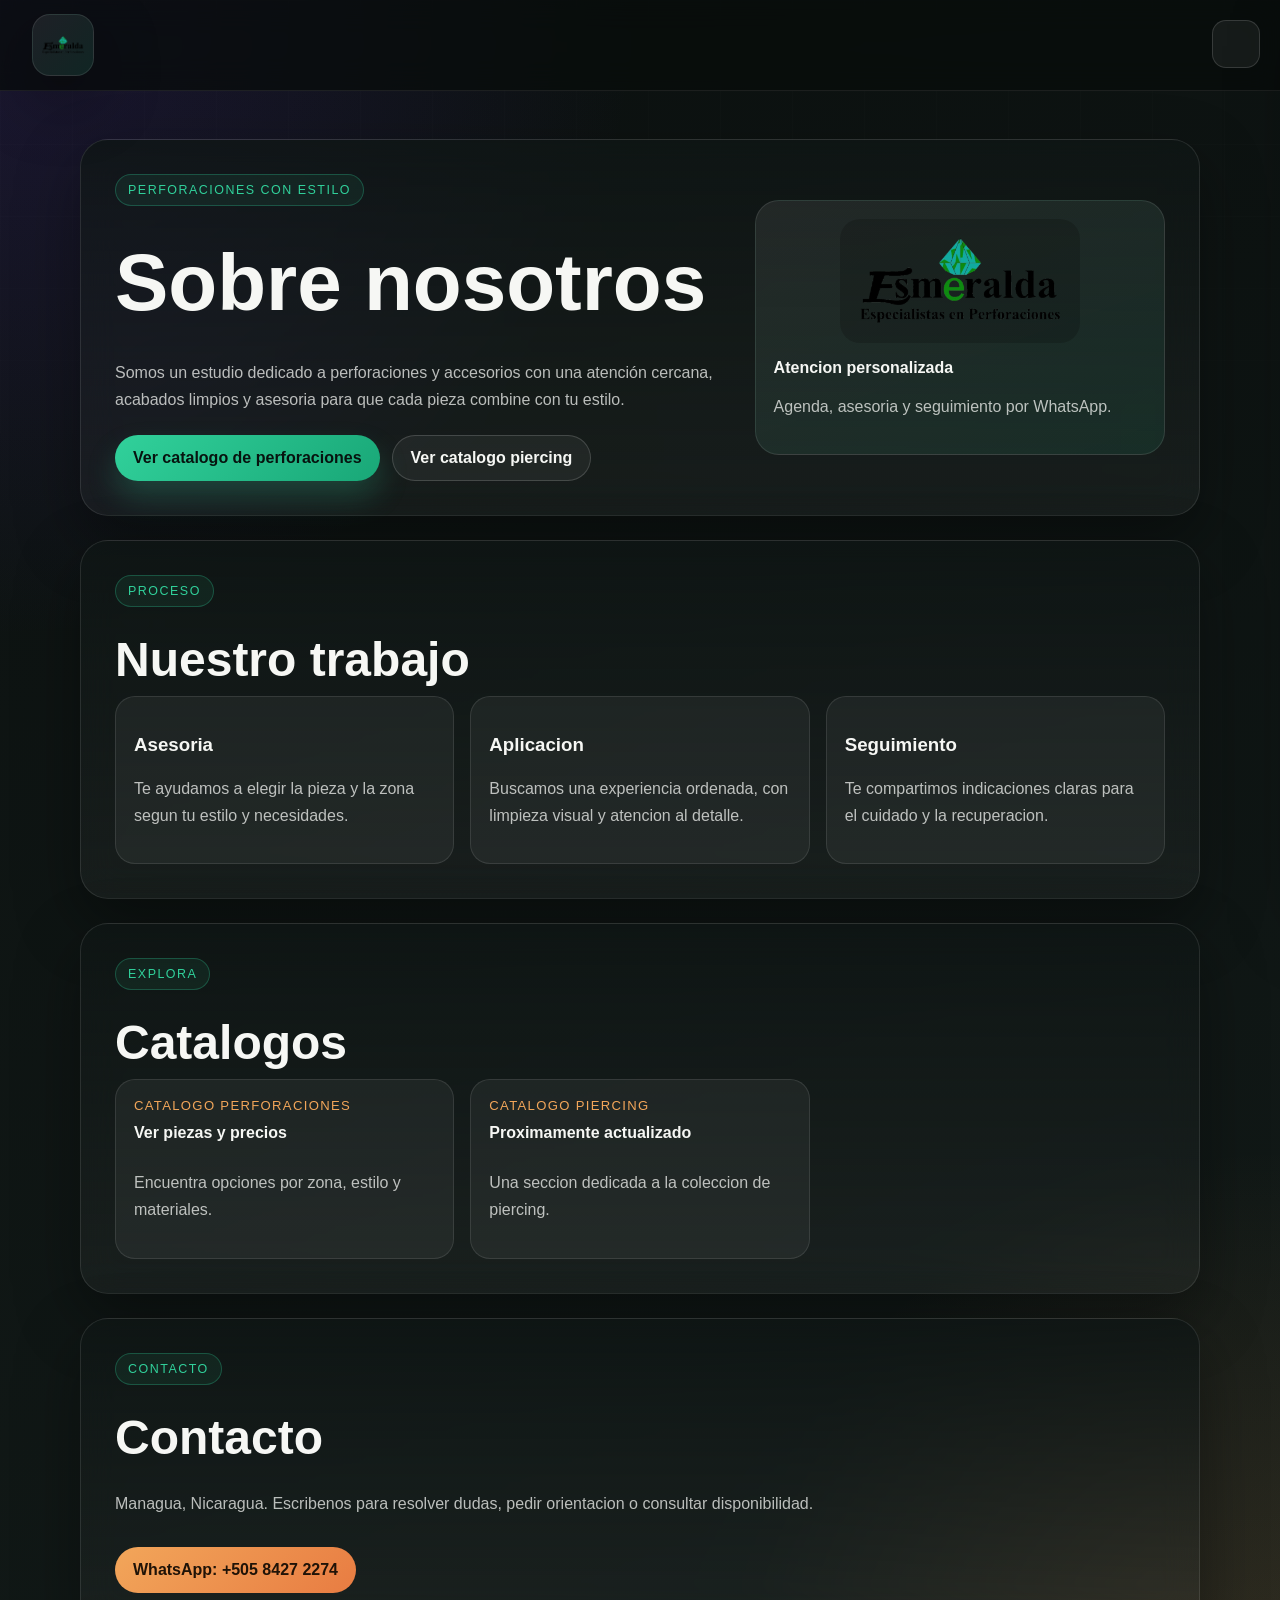
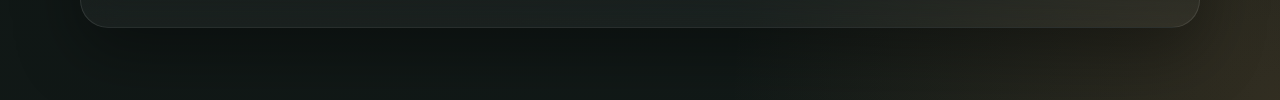
==== index.html @ 0d4b2c47 "Chore : Agregando lo trabajado de la pagina web" ====
<!DOCTYPE html>
<html lang="es">
<head>
	<meta charset="UTF-8">
	<meta name="viewport" content="width=device-width, initial-scale=1.0">
	<meta name="description" content="Estudio de perforaciones con información de nosotros, nuestro trabajo, indicaciones y contacto.">
	<title>Inicio | Studio de Perforaciones</title>
	<link rel="stylesheet" href="css/Index.css">
	<link rel="stylesheet" href="css/theme-scroll.css">
	<noscript>
		<style>
			.intro-screen {
				display: none;
			}

			body.is-loading {
				overflow: auto;
			}
		</style>
	</noscript>
</head>
<body class="is-loading">
	<div class="intro-screen" id="introScreen" aria-label="Animacion de entrada">
		<div class="intro-card">
			<img src="assets/Logo.png" alt="Logo del negocio">
			<p>Bienvenido al estudio</p>
		</div>
	</div>

	<button class="hamburger-toggle" id="hamburgerToggle" type="button" aria-expanded="false" aria-controls="hamburgerMenu" aria-label="Abrir menu">
		<span></span>
		<span></span>
		<span></span>
	</button>

	<nav class="hamburger-menu" id="hamburgerMenu" aria-label="Menu de navegacion">
		<a href="index.html">Inicio</a>
		<a href="Catalogo.html">Catalogo Perforaciones</a>
		<a href="Catalogo-piercing.html">Catalogo piercing</a>
		<a href="Indicaciones.html">Indicaciones</a>
	</nav>

	<header class="site-header">
		<a class="brand" href="#inicio" aria-label="Ir al inicio">
			<img src="assets/Logo.png" alt="Logo del negocio">
		</a>
	</header>

	<main>
		<section class="hero section reveal" id="inicio">
			<div class="hero-copy">
				<span class="eyebrow">Perforaciones con estilo</span>
				<h1>Sobre nosotros</h1>
				<p>
					Somos un estudio dedicado a perforaciones y accesorios con una atención cercana,
					acabados limpios y asesoria para que cada pieza combine con tu estilo.
				</p>
				<div class="hero-actions">
					<a class="primary-action" href="Catalogo.html">Ver catalogo de perforaciones</a>
					<a class="secondary-action" href="Catalogo-piercing.html">Ver catalogo piercing</a>
				</div>
			</div>

			<div class="hero-card">
				<img src="assets/Logo.png" alt="Logo del estudio">
				<div>
					<strong>Atencion personalizada</strong>
					<p>Agenda, asesoria y seguimiento por WhatsApp.</p>
				</div>
			</div>
		</section>
		<section class="section work reveal" id="trabajo">
			<div class="section-heading">
				<span class="eyebrow">Proceso</span>
				<h2>Nuestro trabajo</h2>
			</div>

			<div class="work-grid">
				<article>
            
					<h3>Asesoria</h3>
					<p>Te ayudamos a elegir la pieza y la zona segun tu estilo y necesidades.</p>
				</article>
				<article>
					<h3>Aplicacion</h3>
					<p>Buscamos una experiencia ordenada, con limpieza visual y atencion al detalle.</p>
				</article>
				<article>
					<h3>Seguimiento</h3>
					<p>Te compartimos indicaciones claras para el cuidado y la recuperacion.</p>
				</article>
			</div>
		</section>

		<section class="section catalog-links reveal" aria-label="Catalogos disponibles">
			<div class="section-heading">
				<span class="eyebrow">Explora</span>
					<h2>Catalogos</h2>
			</div>
			<div class="catalog-cards">
				<a class="catalog-card" href="Catalogo.html">
					<span>Catalogo Perforaciones</span>
					<strong>Ver piezas y precios</strong>
					<p>Encuentra opciones por zona, estilo y materiales.</p>
				</a>
				<a class="catalog-card" href="Catalogo-piercing.html">
					<span>Catalogo piercing</span>
						<strong>Proximamente actualizado</strong>
						<p>Una seccion dedicada a la coleccion de piercing.</p>
				</a>
			</div>
		</section>

		<section class="section contact reveal" id="contacto">
			<div class="section-heading">
				<span class="eyebrow">Contacto</span>
				<h2>Contacto</h2>
			</div>
				<p>
					Managua, Nicaragua. Escribenos para resolver dudas, pedir orientacion o consultar disponibilidad.
				</p>
			<a class="contact-link" href="https://wa.me/50584272274" target="_blank" rel="noopener noreferrer">WhatsApp: +505 8427 2274</a>
		</section>
	</main>

	<script src="js/navigation.js" defer></script>
	<script src="js/theme-scroll.js" defer></script>
	<script src="js/Index.js" defer></script>
</body>
</html>
---- css/Index.css ----
:root {
  --bg-1: #0c1110;
  --bg-2: #121a18;
  --text: #f6f7f4;
  --muted: rgba(246, 247, 244, 0.74);
  --panel: rgba(15, 22, 21, 0.8);
  --accent: #31d19b;
  --accent-2: #f2a65a;
  --stroke: rgba(255, 255, 255, 0.12);
  --shadow: 0 24px 64px rgba(0, 0, 0, 0.36);
}

* {
  box-sizing:
  border-box;
}

html {
  scroll-behavior: smooth;
  scroll-padding-top: 8px;
}

body {
  margin: 0;
  min-height: 100vh;
  font-family: "Trebuchet MS", "Segoe UI", sans-serif;
  color: var(--text);
  background:
    radial-gradient(circle at top left, rgba(97, 49, 209, 0.18), transparent 30%),
    radial-gradient(circle at bottom right, rgba(242, 166, 90, 0.14), transparent 26%),
    linear-gradient(160deg, var(--bg-1), var(--bg-2));
  overflow-x: hidden;
}

body.is-loading {
  overflow: hidden;
}

body::before {
  content: "";
  position: fixed;
  inset: 0;
  background:
    linear-gradient(rgba(255, 255, 255, 0.02) 1px, transparent 1px),
    linear-gradient(90deg, rgba(255, 255, 255, 0.02) 1px, transparent 1px);
  background-size: 72px 72px;
  mask-image: linear-gradient(180deg, rgba(0, 0, 0, 0.75), transparent 80%);
  pointer-events: none;
}

img {
  display: block;
  max-width: 100%;
}

a {
  color: inherit;
  text-decoration: none;
}

.intro-screen {
  position: fixed;
  inset: 0;
  z-index: 50;
  display: grid;
  place-items: center;
  background:
    radial-gradient(circle at center, rgba(49, 209, 155, 0.18), transparent 32%),
    linear-gradient(160deg, #08100f, #111917);
  transition: opacity 700ms ease, transform 700ms ease;
}

.intro-card {
  display: grid;
  place-items: center;
  gap: 14px;
  padding: 28px 34px;
  border-radius: 28px;
  border: 1px solid rgba(255, 255, 255, 0.14);
  background: rgba(255, 255, 255, 0.06);
  box-shadow: 0 30px 70px rgba(0, 0, 0, 0.34);
  text-align: center;
  animation: introPulse 1.2s ease-in-out infinite;
}

.intro-card img {
  width: min(45vw, 180px);
  filter: drop-shadow(0 14px 24px rgba(0, 0, 0, 0.3));
}

.intro-card p {
  margin: 0;
  color: var(--text);
  letter-spacing: 0.12em;
  text-transform: uppercase;
  font-size: 0.82rem;
}

body.is-ready .intro-screen {
  opacity: 0;
  transform: scale(1.02);
  pointer-events: none;
}

.hamburger-toggle {
  position: fixed;
  top: 20px;
  right: 20px;
  z-index: 30;
  width: 48px;
  height: 48px;
  border: 1px solid rgba(255, 255, 255, 0.14);
  border-radius: 14px;
  background: rgba(255, 255, 255, 0.06);
  cursor: pointer;
  padding: 10px;
  display: flex;
  flex-direction: column;
  justify-content: center;
  align-items: center;
}

.hamburger-toggle span {
  display: block;
  width: 100%;
  height: 2px;
  margin: 5px 0;
  border-radius: 999px;
  background: var(--text);
  transition: transform 180ms ease, opacity 180ms ease;
}

.hamburger-menu {
  position: fixed;
  top: 0;
  right: -300px;
  z-index: 25;
  width: 280px;
  height: 100vh;
  display: flex;
  flex-direction: column;
  gap: 0;
  padding: 80px 20px 20px;
  background: rgba(10, 15, 14, 0.98);
  border-left: 1px solid rgba(255, 255, 255, 0.12);
  backdrop-filter: blur(24px);
  box-shadow: var(--shadow);
  transition: right 280ms ease;
  overflow-y: auto;
}

.hamburger-menu.active {
  right: 0;
}

.hamburger-menu a {
  width: 100%;
  padding: 16px 18px;
  border-radius: 12px;
  color: var(--muted);
  border: 1px solid transparent;
  transition: background 180ms ease, color 180ms ease, border-color 180ms ease;
  text-align: left;
}

.hamburger-menu a:hover,
.hamburger-menu a:focus-visible {
  color: var(--text);
  background: rgba(255, 255, 255, 0.08);
  border-color: rgba(255, 255, 255, 0.12);
  outline: none;
}

.hamburger-menu a[aria-current="page"] {
  background: rgba(49, 209, 155, 0.15);
  color: var(--accent);
  border-color: rgba(49, 209, 155, 0.28);
}

body.hamburger-open .hamburger-toggle span:nth-child(1) {
  transform: translateY(7px) rotate(45deg);
}

body.hamburger-open .hamburger-toggle span:nth-child(2) {
  opacity: 0;
}

body.hamburger-open .hamburger-toggle span:nth-child(3) {
  transform: translateY(-7px) rotate(-45deg);
}

.site-header {
  position: sticky;
  top: 0;
  z-index: 20;
  display: flex;
  align-items: center;
  justify-content: flex-start;
  gap: 16px;
  padding: 14px clamp(16px, 3vw, 32px);
  background: rgba(8, 12, 11, 0.72);
  backdrop-filter: blur(16px);
  border-bottom: 1px solid rgba(255, 255, 255, 0.08);
}

.brand {
  flex: 0 0 auto;
  width: 62px;
  height: 62px;
  padding: 8px;
  border-radius: 18px;
  background: linear-gradient(135deg, rgba(255, 255, 255, 0.08), rgba(49, 209, 155, 0.12));
  border: 1px solid rgba(255, 255, 255, 0.1);
  box-shadow: var(--shadow);
}

.brand img {
  width: 100%;
  height: 100%;
  object-fit: contain;
}

main {
  width: min(1120px, calc(100% - 32px));
  margin: 0 auto;
  padding: 24px 0 72px;
}

.section {
  margin-top: 24px;
  padding: clamp(22px, 3vw, 34px);
  border-radius: 28px;
  border: 1px solid rgba(255, 255, 255, 0.1);
  background: linear-gradient(180deg, var(--panel), rgba(255, 255, 255, 0.04));
  box-shadow: var(--shadow);
  backdrop-filter: blur(18px);
}

.hero {
  display: grid;
  grid-template-columns: 1.2fr 0.8fr;
  gap: 24px;
  align-items: center;
}

.eyebrow {
  display: inline-flex;
  align-items: center;
  gap: 8px;
  padding: 8px 12px;
  border-radius: 999px;
  color: var(--accent);
  border: 1px solid rgba(49, 209, 155, 0.28);
  background: rgba(49, 209, 155, 0.08);
  letter-spacing: 0.12em;
  text-transform: uppercase;
  font-size: 0.78rem;
}

.hero h1,
.section-heading h2 {
  margin: 17px 0 0;
  line-height: 1.5;
}

.hero h1 {
  font-size: clamp(2.5rem, 7vw, 5rem);
}

.hero-copy p,
.section p,
.work-grid p,
.catalog-card p,
.guide-list,
.contact p {
  color: var(--muted);
  line-height: 1.7;
}

.hero-actions {
  display: flex;
  flex-wrap: wrap;
  gap: 12px;
  margin-top: 22px;
}

.primary-action,
.secondary-action,
.contact-link {
  display: inline-flex;
  align-items: center;
  justify-content: center;
  min-height: 46px;
  padding: 0 18px;
  border-radius: 999px;
  font-weight: 700;
  transition: transform 180ms ease, box-shadow 180ms ease, background 180ms ease;
}

.primary-action {
  background: linear-gradient(135deg, var(--accent), #19a777);
  color: #07130f;
  box-shadow: 0 16px 30px rgba(49, 209, 155, 0.22);
}

.secondary-action {
  border: 1px solid rgba(255, 255, 255, 0.16);
  background: rgba(255, 255, 255, 0.05);
}

.primary-action:hover,
.secondary-action:hover,
.contact-link:hover,
.primary-action:focus-visible,
.secondary-action:focus-visible,
.contact-link:focus-visible,
.catalog-card:hover,
.catalog-card:focus-visible {
  transform: translateY(-2px);
  outline: none;
}

.hero-card {
  display: grid;
  gap: 16px;
  padding: 18px;
  border-radius: 24px;
  background: linear-gradient(160deg, rgba(255, 255, 255, 0.08), rgba(49, 209, 155, 0.1));
  border: 1px solid rgba(255, 255, 255, 0.1);
}

.hero-card img {
  width: min(100%, 240px);
  margin: 0 auto;
  padding: 14px;
  border-radius: 20px;
  background: rgba(0, 0, 0, 0.18);
}

.hero-card strong,
.catalog-card strong,
.work-grid h3 {
  color: var(--text);
}

.section-heading h2 {
  font-size: clamp(1.8rem, 4vw, 3rem);
}

.work-grid,
.catalog-cards {
  display: grid;
  grid-template-columns: repeat(3, minmax(0, 1fr));
  gap: 16px;
}

.work-grid article,
.catalog-card {
  padding: 18px;
  border-radius: 20px;
  border: 1px solid rgba(255, 255, 255, 0.1);
  background: rgba(255, 255, 255, 0.05);
}

.catalog-card {
  display: grid;
  gap: 10px;
  min-height: 180px;
}

.catalog-card span {
  color: var(--accent-2);
  font-size: 0.82rem;
  text-transform: uppercase;
  letter-spacing: 0.1em;
}

.guide-list {
  margin: 18px 0 0;
  padding-left: 20px;
}

.contact-link {
  margin-top: 14px;
  background: linear-gradient(135deg, var(--accent-2), #e87c42);
  color: #201307;
}

@keyframes introPulse {
  0%,
  100% {
    transform: translateY(0) scale(1);
  }

  50% {
    transform: translateY(-6px) scale(1.02);
  }
}

@media (max-width: 900px) {
  .hero,
  .work-grid,
  .catalog-cards {
    grid-template-columns: 1fr;
  }

  .hero-card img {
    width: min(100%, 280px);
  }
}

@media (max-width: 760px) {
  .menu-toggle {
    display: inline-block;
  }

  .site-nav {
    position: absolute;
    top: calc(100% + 10px);
    right: 16px;
    left: 16px;
    display: grid;
    gap: 8px;
    padding: 14px;
    border-radius: 22px;
    background: rgba(10, 15, 14, 0.96);
    border: 1px solid rgba(255, 255, 255, 0.12);
    box-shadow: var(--shadow);
    transform: translateY(-8px);
    opacity: 0;
    pointer-events: none;
    transition: transform 180ms ease, opacity 180ms ease;
  }

  .site-header.nav-open .site-nav {
    opacity: 1;
    transform: translateY(0);
    pointer-events: auto;
  }

  .site-header.nav-open .menu-toggle span:nth-child(1) {
    transform: translateY(7px) rotate(45deg);
  }

  .site-header.nav-open .menu-toggle span:nth-child(2) {
    opacity: 0;
  }

  .site-header.nav-open .menu-toggle span:nth-child(3) {
    transform: translateY(-7px) rotate(-45deg);
  }

  .site-nav a {
    width: 100%;
  }

  main {
    width: min(100% - 20px, 1120px);
    padding-top: 18px;
  }

  .section {
    border-radius: 22px;
  }
}

@media (prefers-reduced-motion: reduce) {
  *,
  *::before,
  *::after {
    animation-duration: 0.01ms !important;
    animation-iteration-count: 1 !important;
    transition-duration: 0.01ms !important;
    scroll-behavior: auto !important;
  }
}
---- css/theme-scroll.css ----
/* Scroll Animation Styles */
.reveal {
  opacity: 0;
  transform: translateY(24px);
  transition: opacity 600ms ease, transform 600ms ease;
}

.reveal.visible {
  opacity: 1;
  transform: translateY(0);
}

.reveal-left {
  opacity: 0;
  transform: translateX(-24px);
  transition: opacity 600ms ease, transform 600ms ease;
}

.reveal-left.visible {
  opacity: 1;
  transform: translateX(0);
}

.reveal-right {
  opacity: 0;
  transform: translateX(24px);
  transition: opacity 600ms ease, transform 600ms ease;
}

.reveal-right.visible {
  opacity: 1;
  transform: translateX(0);
}

.reveal-scale {
  opacity: 0;
  transform: scale(0.95);
  transition: opacity 600ms ease, transform 600ms ease;
}

.reveal-scale.visible {
  opacity: 1;
  transform: scale(1);
}

/* Stagger effect - para listas */
.reveal-list li {
  opacity: 0;
  transform: translateY(12px);
  transition: opacity 600ms ease, transform 600ms ease;
}

.reveal-list.visible li:nth-child(1) {
  transition-delay: 100ms;
  opacity: 1;
  transform: translateY(0);
}

.reveal-list.visible li:nth-child(2) {
  transition-delay: 200ms;
  opacity: 1;
  transform: translateY(0);
}

.reveal-list.visible li:nth-child(3) {
  transition-delay: 300ms;
  opacity: 1;
  transform: translateY(0);
}

.reveal-list.visible li:nth-child(4) {
  transition-delay: 400ms;
  opacity: 1;
  transform: translateY(0);
}

.reveal-list.visible li:nth-child(5) {
  transition-delay: 500ms;
  opacity: 1;
  transform: translateY(0);
}

@keyframes orbit {
  from {
    transform: rotate(0deg);
  }

  to {
    transform: rotate(360deg);
  }
}

/* Animación de tema switching */
body.theme-switching::before,
body.theme-switching::after {
  animation-duration: 6s;
}

@media (prefers-reduced-motion: reduce) {
  .reveal,
  .reveal-left,
  .reveal-right,
  .reveal-scale,
  .reveal-list li {
    opacity: 1;
    transform: none !important;
    transition: none !important;
  }
}
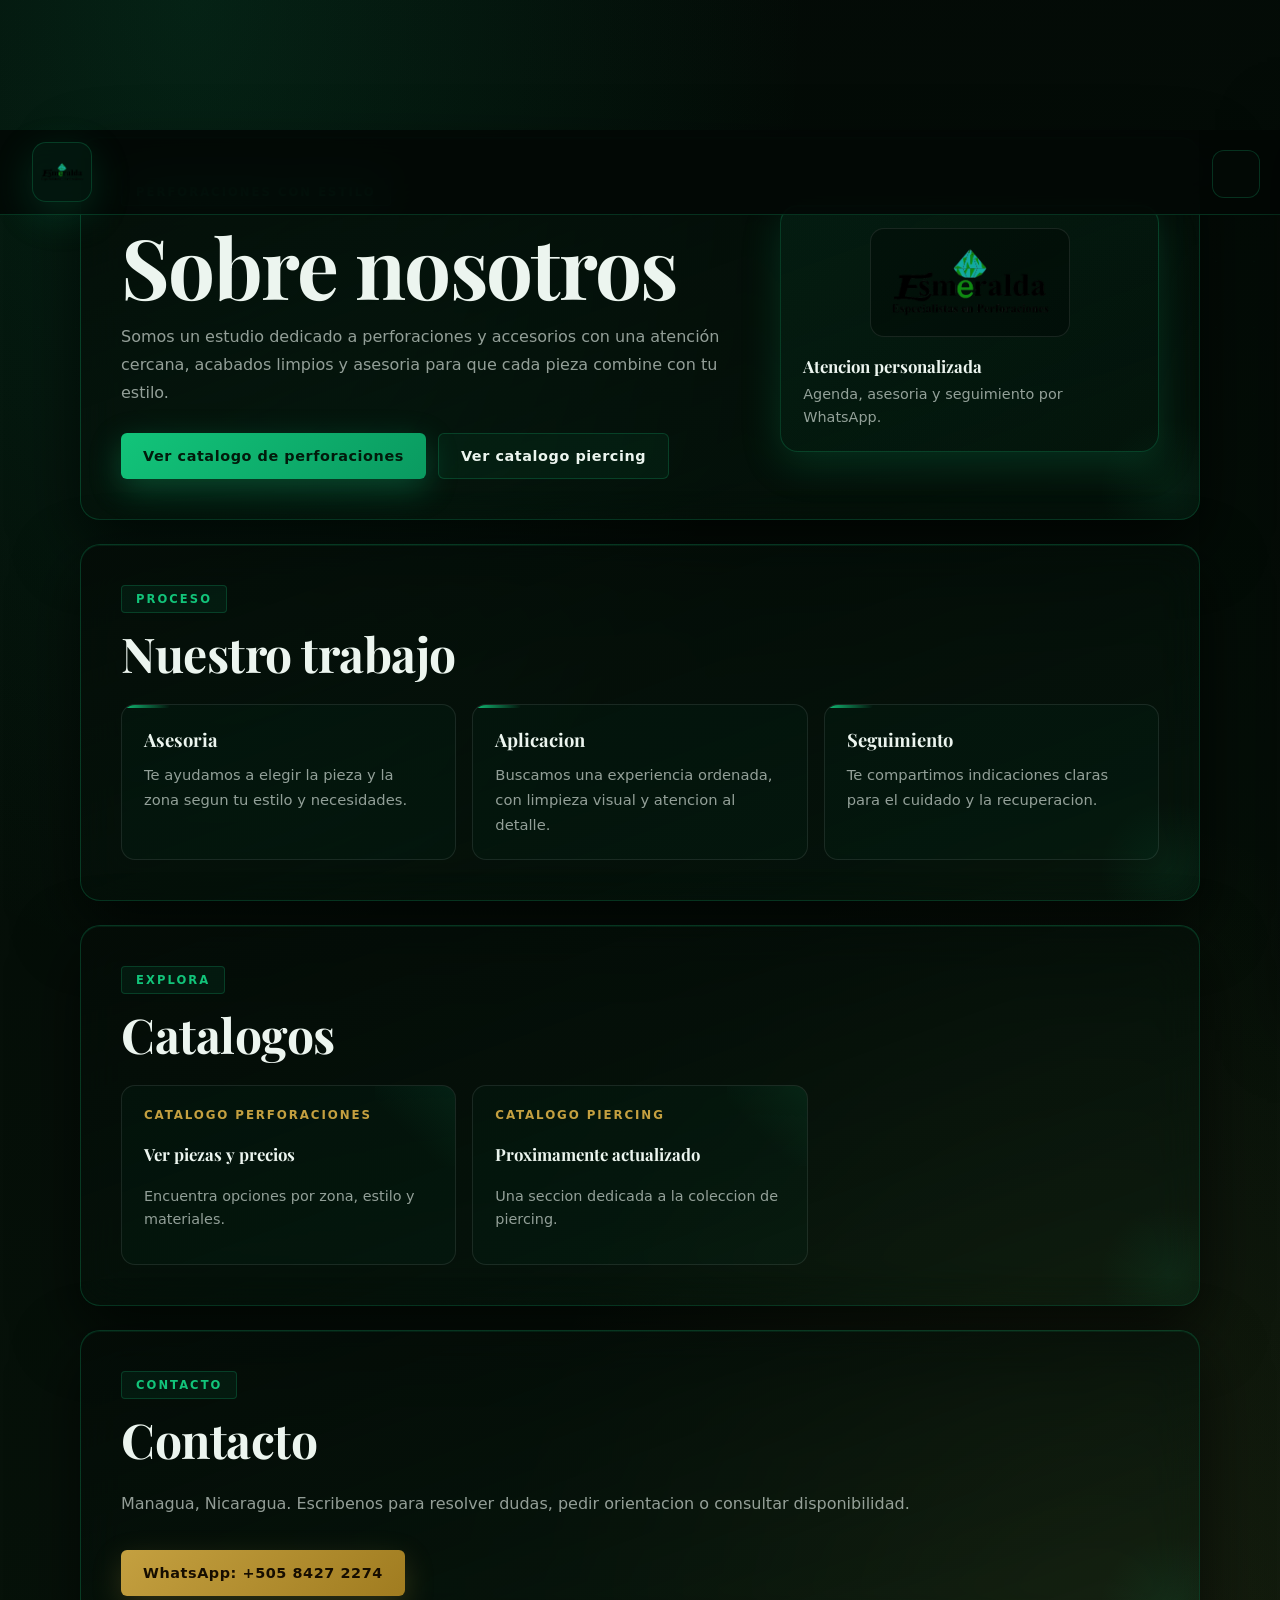
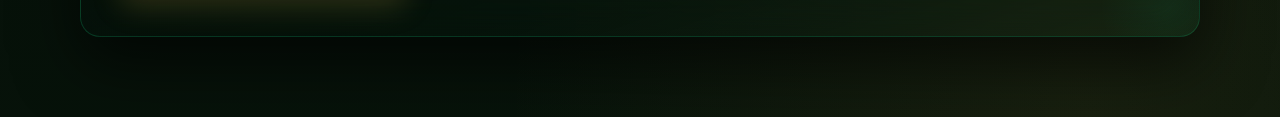
==== commit e281ee9a: "Rediseño visual e identidad de marca Esmeralda" ====
--- a/index.html
+++ b/index.html
@@ -5,6 +5,8 @@
 	<meta name="viewport" content="width=device-width, initial-scale=1.0">
 	<meta name="description" content="Estudio de perforaciones con información de nosotros, nuestro trabajo, indicaciones y contacto.">
 	<title>Inicio | Studio de Perforaciones</title>
+	<link rel="stylesheet" href="css/tokens.css">
+	<link rel="stylesheet" href="css/base.css">
 	<link rel="stylesheet" href="css/Index.css">
 	<link rel="stylesheet" href="css/theme-scroll.css">
 	<noscript>
--- a/css/tokens.css
+++ b/css/tokens.css
@@ -0,0 +1,33 @@
+@import url('https://fonts.googleapis.com/css2?family=Playfair+Display:ital,wght@0,600;0,700;1,400&display=swap');
+
+:root {
+  /* Fondos — negro con tinte de esmeralda profunda */
+  --bg-1: #030a06;
+  --bg-2: #07130a;
+
+  /* Texto */
+  --text: #ecf5ef;
+  --muted: rgba(236, 245, 239, 0.62);
+
+  /* Marca */
+  --accent: #12c47a;
+  --accent-dark: #0a9a60;
+  --accent-2: #c4a040;
+
+  /* Superficies */
+  --panel: rgba(4, 12, 7, 0.90);
+  --surface-soft: rgba(18, 196, 122, 0.05);
+  --overlay: rgba(2, 7, 4, 0.80);
+
+  /* Bordes */
+  --stroke: rgba(18, 196, 122, 0.22);
+  --stroke-white: rgba(255, 255, 255, 0.09);
+
+  /* Sombras */
+  --shadow: 0 24px 64px rgba(0, 0, 0, 0.65);
+  --shadow-accent: 0 12px 40px rgba(18, 196, 122, 0.18);
+
+  /* Tipografia */
+  --font-serif: 'Playfair Display', Georgia, 'Times New Roman', serif;
+  --font-sans: "Trebuchet MS", "Segoe UI", system-ui, sans-serif;
+}
--- a/css/base.css
+++ b/css/base.css
@@ -0,0 +1,386 @@
+/* base.css — estructura compartida entre index, indicaciones y catalogo-piercing */
+
+* {
+  box-sizing: border-box;
+}
+
+html {
+  scroll-behavior: smooth;
+  scroll-padding-top: 8px;
+}
+
+body {
+  margin: 0;
+  min-height: 100vh;
+  font-family: var(--font-sans);
+  color: var(--text);
+  background:
+    radial-gradient(ellipse at 15% 0%, rgba(18, 196, 122, 0.13), transparent 40%),
+    radial-gradient(ellipse at 85% 100%, rgba(196, 160, 64, 0.09), transparent 38%),
+    linear-gradient(170deg, var(--bg-1) 0%, var(--bg-2) 100%);
+  overflow-x: hidden;
+}
+
+/* Patron facetado inspirado en la gema */
+body::before {
+  content: "";
+  position: fixed;
+  inset: 0;
+  background-image:
+    linear-gradient(60deg, rgba(18, 196, 122, 0.045) 1px, transparent 1px),
+    linear-gradient(-60deg, rgba(18, 196, 122, 0.045) 1px, transparent 1px);
+  background-size: 38px 66px;
+  mask-image: linear-gradient(180deg, rgba(0, 0, 0, 0.75) 0%, transparent 55%);
+  pointer-events: none;
+}
+
+img {
+  display: block;
+  max-width: 100%;
+}
+
+a {
+  color: inherit;
+  text-decoration: none;
+}
+
+/* ── Hamburger ──────────────────────────────────────── */
+
+.hamburger-toggle {
+  position: fixed;
+  top: 20px;
+  right: 20px;
+  z-index: 30;
+  width: 48px;
+  height: 48px;
+  border: 1px solid var(--stroke);
+  border-radius: 12px;
+  background: rgba(4, 12, 7, 0.72);
+  cursor: pointer;
+  padding: 10px;
+  display: flex;
+  flex-direction: column;
+  justify-content: center;
+  align-items: center;
+  backdrop-filter: blur(14px);
+  transition: border-color 200ms ease, background 200ms ease;
+}
+
+.hamburger-toggle:hover {
+  border-color: rgba(18, 196, 122, 0.4);
+  background: rgba(18, 196, 122, 0.08);
+}
+
+.hamburger-toggle span {
+  display: block;
+  width: 100%;
+  height: 2px;
+  margin: 5px 0;
+  border-radius: 999px;
+  background: var(--text);
+  transition: transform 180ms ease, opacity 180ms ease;
+}
+
+.hamburger-menu {
+  position: fixed;
+  top: 0;
+  right: -300px;
+  z-index: 25;
+  width: 280px;
+  height: 100vh;
+  display: flex;
+  flex-direction: column;
+  gap: 0;
+  padding: 80px 20px 20px;
+  background: rgba(3, 9, 5, 0.97);
+  border-left: 1px solid var(--stroke);
+  backdrop-filter: blur(28px);
+  box-shadow: -12px 0 60px rgba(0, 0, 0, 0.5);
+  transition: right 280ms ease;
+  overflow-y: auto;
+}
+
+.hamburger-menu.active {
+  right: 0;
+}
+
+.hamburger-menu a {
+  width: 100%;
+  padding: 14px 18px;
+  border-radius: 10px;
+  color: var(--muted);
+  border: 1px solid transparent;
+  font-size: 0.95rem;
+  letter-spacing: 0.02em;
+  transition: background 180ms ease, color 180ms ease, border-color 180ms ease;
+  text-align: left;
+}
+
+.hamburger-menu a:hover,
+.hamburger-menu a:focus-visible {
+  color: var(--text);
+  background: rgba(18, 196, 122, 0.07);
+  border-color: var(--stroke);
+  outline: none;
+}
+
+.hamburger-menu a[aria-current="page"] {
+  background: rgba(18, 196, 122, 0.12);
+  color: var(--accent);
+  border-color: var(--stroke);
+}
+
+body.hamburger-open .hamburger-toggle span:nth-child(1) {
+  transform: translateY(7px) rotate(45deg);
+}
+
+body.hamburger-open .hamburger-toggle span:nth-child(2) {
+  opacity: 0;
+}
+
+body.hamburger-open .hamburger-toggle span:nth-child(3) {
+  transform: translateY(-7px) rotate(-45deg);
+}
+
+/* ── Header ─────────────────────────────────────────── */
+
+.site-header {
+  position: sticky;
+  top: 0;
+  z-index: 20;
+  display: flex;
+  align-items: center;
+  justify-content: flex-start;
+  gap: 16px;
+  padding: 12px clamp(16px, 3vw, 32px);
+  background: rgba(3, 8, 5, 0.84);
+  backdrop-filter: blur(20px);
+  border-bottom: 1px solid var(--stroke);
+}
+
+.brand {
+  flex: 0 0 auto;
+  width: 60px;
+  height: 60px;
+  padding: 7px;
+  border-radius: 14px;
+  background: rgba(18, 196, 122, 0.07);
+  border: 1px solid var(--stroke);
+  box-shadow: var(--shadow-accent);
+  transition: border-color 200ms ease, box-shadow 200ms ease;
+}
+
+.brand:hover {
+  border-color: rgba(18, 196, 122, 0.4);
+  box-shadow: 0 12px 40px rgba(18, 196, 122, 0.25);
+}
+
+.brand img {
+  width: 100%;
+  height: 100%;
+  object-fit: contain;
+}
+
+/* ── Layout ─────────────────────────────────────────── */
+
+main {
+  width: min(1120px, calc(100% - 32px));
+  margin: 0 auto;
+  padding: 28px 0 80px;
+}
+
+.section {
+  margin-top: 24px;
+  padding: clamp(24px, 3.5vw, 40px);
+  border-radius: 20px;
+  border: 1px solid var(--stroke);
+  background: linear-gradient(160deg, var(--panel), rgba(18, 196, 122, 0.03));
+  box-shadow: var(--shadow), inset 0 1px 0 rgba(18, 196, 122, 0.1);
+  backdrop-filter: blur(22px);
+  position: relative;
+  overflow: hidden;
+}
+
+/* Destello de gema en la esquina de cada seccion */
+.section::after {
+  content: "";
+  position: absolute;
+  bottom: -40px;
+  right: -40px;
+  width: 140px;
+  height: 140px;
+  background: radial-gradient(circle, rgba(18, 196, 122, 0.07), transparent 70%);
+  pointer-events: none;
+}
+
+.eyebrow {
+  display: inline-flex;
+  align-items: center;
+  gap: 8px;
+  padding: 6px 14px;
+  border-radius: 4px;
+  color: var(--accent);
+  border: 1px solid var(--stroke);
+  background: rgba(18, 196, 122, 0.07);
+  letter-spacing: 0.18em;
+  text-transform: uppercase;
+  font-size: 0.72rem;
+  font-weight: 600;
+  font-family: var(--font-sans);
+}
+
+/* ── Hero ───────────────────────────────────────────── */
+
+.hero {
+  display: grid;
+  grid-template-columns: 1.25fr 0.75fr;
+  gap: 28px;
+  align-items: center;
+}
+
+.section-heading {
+  margin-bottom: 24px;
+}
+
+.section-heading h2 {
+  margin: 14px 0 0;
+  font-size: clamp(2rem, 4vw, 3rem);
+  line-height: 1.1;
+  font-family: var(--font-serif);
+  letter-spacing: -0.01em;
+}
+
+.hero h1 {
+  margin: 16px 0 0;
+  font-size: clamp(2.8rem, 7vw, 5.2rem);
+  line-height: 1.05;
+  font-family: var(--font-serif);
+  letter-spacing: -0.02em;
+}
+
+.hero-copy p,
+.section p {
+  color: var(--muted);
+  line-height: 1.75;
+  margin-top: 14px;
+}
+
+.hero-actions {
+  display: flex;
+  flex-wrap: wrap;
+  gap: 12px;
+  margin-top: 26px;
+}
+
+.primary-action,
+.secondary-action,
+.contact-link {
+  display: inline-flex;
+  align-items: center;
+  justify-content: center;
+  min-height: 46px;
+  padding: 0 22px;
+  border-radius: 6px;
+  font-weight: 700;
+  font-size: 0.9rem;
+  letter-spacing: 0.04em;
+  transition: transform 180ms ease, box-shadow 180ms ease, background 180ms ease;
+}
+
+.primary-action {
+  background: linear-gradient(135deg, var(--accent), var(--accent-dark));
+  color: #021a0b;
+  box-shadow: 0 10px 32px rgba(18, 196, 122, 0.30);
+}
+
+.secondary-action {
+  border: 1px solid var(--stroke);
+  background: rgba(18, 196, 122, 0.06);
+  color: var(--text);
+}
+
+.primary-action:hover,
+.secondary-action:hover,
+.contact-link:hover,
+.primary-action:focus-visible,
+.secondary-action:focus-visible,
+.contact-link:focus-visible {
+  transform: translateY(-2px);
+  outline: none;
+}
+
+.primary-action:hover {
+  box-shadow: 0 14px 40px rgba(18, 196, 122, 0.38);
+}
+
+.secondary-action:hover {
+  border-color: rgba(18, 196, 122, 0.42);
+  background: rgba(18, 196, 122, 0.1);
+}
+
+/* Hero card lateral */
+.hero-card {
+  display: grid;
+  gap: 18px;
+  padding: 22px;
+  border-radius: 18px;
+  background: linear-gradient(140deg, rgba(18, 196, 122, 0.08), rgba(18, 196, 122, 0.02));
+  border: 1px solid var(--stroke);
+  box-shadow: inset 0 1px 0 rgba(18, 196, 122, 0.15), var(--shadow-accent);
+}
+
+.hero-card img {
+  width: min(100%, 200px);
+  margin: 0 auto;
+  padding: 16px;
+  border-radius: 14px;
+  background: rgba(0, 0, 0, 0.3);
+  border: 1px solid var(--stroke-white);
+}
+
+.hero-card strong {
+  color: var(--text);
+  font-family: var(--font-serif);
+  font-size: 1.05rem;
+}
+
+.hero-card p {
+  margin: 6px 0 0;
+  font-size: 0.9rem;
+  color: var(--muted);
+  line-height: 1.6;
+}
+
+/* ── Responsive ─────────────────────────────────────── */
+
+@media (max-width: 900px) {
+  .hero {
+    grid-template-columns: 1fr;
+  }
+
+  .hero-card img {
+    width: min(100%, 260px);
+  }
+}
+
+@media (max-width: 760px) {
+  main {
+    width: min(100% - 20px, 1120px);
+    padding-top: 20px;
+  }
+
+  .section {
+    border-radius: 16px;
+  }
+}
+
+@media (prefers-reduced-motion: reduce) {
+  *,
+  *::before,
+  *::after {
+    animation-duration: 0.01ms !important;
+    animation-iteration-count: 1 !important;
+    transition-duration: 0.01ms !important;
+    scroll-behavior: auto !important;
+  }
+}
--- a/css/Index.css
+++ b/css/Index.css
@@ -1,62 +1,10 @@
-:root {
-  --bg-1: #0c1110;
-  --bg-2: #121a18;
-  --text: #f6f7f4;
-  --muted: rgba(246, 247, 244, 0.74);
-  --panel: rgba(15, 22, 21, 0.8);
-  --accent: #31d19b;
-  --accent-2: #f2a65a;
-  --stroke: rgba(255, 255, 255, 0.12);
-  --shadow: 0 24px 64px rgba(0, 0, 0, 0.36);
-}
-
-* {
-  box-sizing:
-  border-box;
-}
-
-html {
-  scroll-behavior: smooth;
-  scroll-padding-top: 8px;
-}
-
-body {
-  margin: 0;
-  min-height: 100vh;
-  font-family: "Trebuchet MS", "Segoe UI", sans-serif;
-  color: var(--text);
-  background:
-    radial-gradient(circle at top left, rgba(97, 49, 209, 0.18), transparent 30%),
-    radial-gradient(circle at bottom right, rgba(242, 166, 90, 0.14), transparent 26%),
-    linear-gradient(160deg, var(--bg-1), var(--bg-2));
-  overflow-x: hidden;
-}
+/* Index-specific styles */
 
 body.is-loading {
   overflow: hidden;
 }
 
-body::before {
-  content: "";
-  position: fixed;
-  inset: 0;
-  background:
-    linear-gradient(rgba(255, 255, 255, 0.02) 1px, transparent 1px),
-    linear-gradient(90deg, rgba(255, 255, 255, 0.02) 1px, transparent 1px);
-  background-size: 72px 72px;
-  mask-image: linear-gradient(180deg, rgba(0, 0, 0, 0.75), transparent 80%);
-  pointer-events: none;
-}
-
-img {
-  display: block;
-  max-width: 100%;
-}
-
-a {
-  color: inherit;
-  text-decoration: none;
-}
+/* ── Pantalla de entrada ────────────────────────────── */
 
 .intro-screen {
   position: fixed;
@@ -65,287 +13,51 @@
   display: grid;
   place-items: center;
   background:
-    radial-gradient(circle at center, rgba(49, 209, 155, 0.18), transparent 32%),
-    linear-gradient(160deg, #08100f, #111917);
+    radial-gradient(ellipse at center top, rgba(18, 196, 122, 0.16), transparent 45%),
+    linear-gradient(170deg, #020905, #071409);
   transition: opacity 700ms ease, transform 700ms ease;
 }
 
 .intro-card {
   display: grid;
   place-items: center;
-  gap: 14px;
-  padding: 28px 34px;
-  border-radius: 28px;
-  border: 1px solid rgba(255, 255, 255, 0.14);
-  background: rgba(255, 255, 255, 0.06);
-  box-shadow: 0 30px 70px rgba(0, 0, 0, 0.34);
+  gap: 16px;
+  padding: 32px 40px;
+  border-radius: 20px;
+  border: 1px solid rgba(18, 196, 122, 0.3);
+  background: rgba(18, 196, 122, 0.05);
+  box-shadow: 0 0 80px rgba(18, 196, 122, 0.08), 0 30px 70px rgba(0, 0, 0, 0.5);
   text-align: center;
-  animation: introPulse 1.2s ease-in-out infinite;
+  animation: introPulse 2s ease-in-out infinite;
 }
 
 .intro-card img {
-  width: min(45vw, 180px);
-  filter: drop-shadow(0 14px 24px rgba(0, 0, 0, 0.3));
+  width: min(42vw, 160px);
+  filter: drop-shadow(0 0 24px rgba(18, 196, 122, 0.35));
 }
 
 .intro-card p {
   margin: 0;
-  color: var(--text);
-  letter-spacing: 0.12em;
+  color: var(--accent);
+  letter-spacing: 0.22em;
   text-transform: uppercase;
-  font-size: 0.82rem;
+  font-size: 0.74rem;
+  font-weight: 600;
+  font-family: var(--font-sans);
 }
 
 body.is-ready .intro-screen {
   opacity: 0;
-  transform: scale(1.02);
+  transform: scale(1.03);
   pointer-events: none;
 }
 
-.hamburger-toggle {
-  position: fixed;
-  top: 20px;
-  right: 20px;
-  z-index: 30;
-  width: 48px;
-  height: 48px;
-  border: 1px solid rgba(255, 255, 255, 0.14);
-  border-radius: 14px;
-  background: rgba(255, 255, 255, 0.06);
-  cursor: pointer;
-  padding: 10px;
-  display: flex;
-  flex-direction: column;
-  justify-content: center;
-  align-items: center;
+@keyframes introPulse {
+  0%, 100% { box-shadow: 0 0 80px rgba(18, 196, 122, 0.08), 0 30px 70px rgba(0, 0, 0, 0.5); }
+  50%       { box-shadow: 0 0 120px rgba(18, 196, 122, 0.16), 0 30px 70px rgba(0, 0, 0, 0.5); }
 }
 
-.hamburger-toggle span {
-  display: block;
-  width: 100%;
-  height: 2px;
-  margin: 5px 0;
-  border-radius: 999px;
-  background: var(--text);
-  transition: transform 180ms ease, opacity 180ms ease;
-}
-
-.hamburger-menu {
-  position: fixed;
-  top: 0;
-  right: -300px;
-  z-index: 25;
-  width: 280px;
-  height: 100vh;
-  display: flex;
-  flex-direction: column;
-  gap: 0;
-  padding: 80px 20px 20px;
-  background: rgba(10, 15, 14, 0.98);
-  border-left: 1px solid rgba(255, 255, 255, 0.12);
-  backdrop-filter: blur(24px);
-  box-shadow: var(--shadow);
-  transition: right 280ms ease;
-  overflow-y: auto;
-}
-
-.hamburger-menu.active {
-  right: 0;
-}
-
-.hamburger-menu a {
-  width: 100%;
-  padding: 16px 18px;
-  border-radius: 12px;
-  color: var(--muted);
-  border: 1px solid transparent;
-  transition: background 180ms ease, color 180ms ease, border-color 180ms ease;
-  text-align: left;
-}
-
-.hamburger-menu a:hover,
-.hamburger-menu a:focus-visible {
-  color: var(--text);
-  background: rgba(255, 255, 255, 0.08);
-  border-color: rgba(255, 255, 255, 0.12);
-  outline: none;
-}
-
-.hamburger-menu a[aria-current="page"] {
-  background: rgba(49, 209, 155, 0.15);
-  color: var(--accent);
-  border-color: rgba(49, 209, 155, 0.28);
-}
-
-body.hamburger-open .hamburger-toggle span:nth-child(1) {
-  transform: translateY(7px) rotate(45deg);
-}
-
-body.hamburger-open .hamburger-toggle span:nth-child(2) {
-  opacity: 0;
-}
-
-body.hamburger-open .hamburger-toggle span:nth-child(3) {
-  transform: translateY(-7px) rotate(-45deg);
-}
-
-.site-header {
-  position: sticky;
-  top: 0;
-  z-index: 20;
-  display: flex;
-  align-items: center;
-  justify-content: flex-start;
-  gap: 16px;
-  padding: 14px clamp(16px, 3vw, 32px);
-  background: rgba(8, 12, 11, 0.72);
-  backdrop-filter: blur(16px);
-  border-bottom: 1px solid rgba(255, 255, 255, 0.08);
-}
-
-.brand {
-  flex: 0 0 auto;
-  width: 62px;
-  height: 62px;
-  padding: 8px;
-  border-radius: 18px;
-  background: linear-gradient(135deg, rgba(255, 255, 255, 0.08), rgba(49, 209, 155, 0.12));
-  border: 1px solid rgba(255, 255, 255, 0.1);
-  box-shadow: var(--shadow);
-}
-
-.brand img {
-  width: 100%;
-  height: 100%;
-  object-fit: contain;
-}
-
-main {
-  width: min(1120px, calc(100% - 32px));
-  margin: 0 auto;
-  padding: 24px 0 72px;
-}
-
-.section {
-  margin-top: 24px;
-  padding: clamp(22px, 3vw, 34px);
-  border-radius: 28px;
-  border: 1px solid rgba(255, 255, 255, 0.1);
-  background: linear-gradient(180deg, var(--panel), rgba(255, 255, 255, 0.04));
-  box-shadow: var(--shadow);
-  backdrop-filter: blur(18px);
-}
-
-.hero {
-  display: grid;
-  grid-template-columns: 1.2fr 0.8fr;
-  gap: 24px;
-  align-items: center;
-}
-
-.eyebrow {
-  display: inline-flex;
-  align-items: center;
-  gap: 8px;
-  padding: 8px 12px;
-  border-radius: 999px;
-  color: var(--accent);
-  border: 1px solid rgba(49, 209, 155, 0.28);
-  background: rgba(49, 209, 155, 0.08);
-  letter-spacing: 0.12em;
-  text-transform: uppercase;
-  font-size: 0.78rem;
-}
-
-.hero h1,
-.section-heading h2 {
-  margin: 17px 0 0;
-  line-height: 1.5;
-}
-
-.hero h1 {
-  font-size: clamp(2.5rem, 7vw, 5rem);
-}
-
-.hero-copy p,
-.section p,
-.work-grid p,
-.catalog-card p,
-.guide-list,
-.contact p {
-  color: var(--muted);
-  line-height: 1.7;
-}
-
-.hero-actions {
-  display: flex;
-  flex-wrap: wrap;
-  gap: 12px;
-  margin-top: 22px;
-}
-
-.primary-action,
-.secondary-action,
-.contact-link {
-  display: inline-flex;
-  align-items: center;
-  justify-content: center;
-  min-height: 46px;
-  padding: 0 18px;
-  border-radius: 999px;
-  font-weight: 700;
-  transition: transform 180ms ease, box-shadow 180ms ease, background 180ms ease;
-}
-
-.primary-action {
-  background: linear-gradient(135deg, var(--accent), #19a777);
-  color: #07130f;
-  box-shadow: 0 16px 30px rgba(49, 209, 155, 0.22);
-}
-
-.secondary-action {
-  border: 1px solid rgba(255, 255, 255, 0.16);
-  background: rgba(255, 255, 255, 0.05);
-}
-
-.primary-action:hover,
-.secondary-action:hover,
-.contact-link:hover,
-.primary-action:focus-visible,
-.secondary-action:focus-visible,
-.contact-link:focus-visible,
-.catalog-card:hover,
-.catalog-card:focus-visible {
-  transform: translateY(-2px);
-  outline: none;
-}
-
-.hero-card {
-  display: grid;
-  gap: 16px;
-  padding: 18px;
-  border-radius: 24px;
-  background: linear-gradient(160deg, rgba(255, 255, 255, 0.08), rgba(49, 209, 155, 0.1));
-  border: 1px solid rgba(255, 255, 255, 0.1);
-}
-
-.hero-card img {
-  width: min(100%, 240px);
-  margin: 0 auto;
-  padding: 14px;
-  border-radius: 20px;
-  background: rgba(0, 0, 0, 0.18);
-}
-
-.hero-card strong,
-.catalog-card strong,
-.work-grid h3 {
-  color: var(--text);
-}
-
-.section-heading h2 {
-  font-size: clamp(1.8rem, 4vw, 3rem);
-}
+/* ── Seccion "Nuestro trabajo" ──────────────────────── */
 
 .work-grid,
 .catalog-cards {
@@ -354,123 +66,125 @@
   gap: 16px;
 }
 
-.work-grid article,
-.catalog-card {
-  padding: 18px;
-  border-radius: 20px;
-  border: 1px solid rgba(255, 255, 255, 0.1);
-  background: rgba(255, 255, 255, 0.05);
+.work-grid article {
+  padding: 22px;
+  border-radius: 14px;
+  border: 1px solid var(--stroke-white);
+  background: rgba(18, 196, 122, 0.03);
+  position: relative;
+  overflow: hidden;
+  transition: border-color 220ms ease, transform 220ms ease;
 }
+
+.work-grid article:hover {
+  border-color: var(--stroke);
+  transform: translateY(-3px);
+}
+
+/* Esquina dorada en cada articulo */
+.work-grid article::before {
+  content: "";
+  position: absolute;
+  top: 0;
+  left: 0;
+  width: 48px;
+  height: 3px;
+  background: linear-gradient(90deg, var(--accent), transparent);
+  border-radius: 0 0 4px 0;
+}
+
+.work-grid h3 {
+  margin: 0 0 10px;
+  color: var(--text);
+  font-family: var(--font-serif);
+  font-size: 1.15rem;
+}
+
+.work-grid p {
+  margin: 0;
+  color: var(--muted);
+  line-height: 1.7;
+  font-size: 0.92rem;
+}
+
+/* ── Tarjetas de catalogos ──────────────────────────── */
 
 .catalog-card {
   display: grid;
   gap: 10px;
   min-height: 180px;
+  padding: 22px;
+  border-radius: 14px;
+  border: 1px solid var(--stroke-white);
+  background: rgba(18, 196, 122, 0.03);
+  transition: border-color 220ms ease, transform 220ms ease, box-shadow 220ms ease;
+  position: relative;
+  overflow: hidden;
+}
+
+.catalog-card::before {
+  content: "";
+  position: absolute;
+  top: 0;
+  right: 0;
+  width: 80px;
+  height: 80px;
+  background: linear-gradient(225deg, rgba(18, 196, 122, 0.08), transparent 60%);
+  pointer-events: none;
+}
+
+.catalog-card:hover,
+.catalog-card:focus-visible {
+  border-color: var(--stroke);
+  transform: translateY(-3px);
+  box-shadow: var(--shadow-accent);
+  outline: none;
 }
 
 .catalog-card span {
   color: var(--accent-2);
-  font-size: 0.82rem;
+  font-size: 0.74rem;
   text-transform: uppercase;
-  letter-spacing: 0.1em;
+  letter-spacing: 0.16em;
+  font-weight: 600;
 }
 
-.guide-list {
-  margin: 18px 0 0;
-  padding-left: 20px;
+.catalog-card strong {
+  color: var(--text);
+  font-family: var(--font-serif);
+  font-size: 1.05rem;
 }
 
-.contact-link {
-  margin-top: 14px;
-  background: linear-gradient(135deg, var(--accent-2), #e87c42);
-  color: #201307;
+.catalog-card p {
+  color: var(--muted);
+  margin: 0;
+  font-size: 0.9rem;
+  line-height: 1.6;
 }
 
-@keyframes introPulse {
-  0%,
-  100% {
-    transform: translateY(0) scale(1);
-  }
+/* ── Seccion contacto ───────────────────────────────── */
 
-  50% {
-    transform: translateY(-6px) scale(1.02);
-  }
+.contact-link {
+  margin-top: 16px;
+  background: linear-gradient(135deg, var(--accent-2), #a07c20);
+  color: #160d00;
+  box-shadow: 0 10px 30px rgba(196, 160, 64, 0.22);
 }
 
+.contact-link:hover {
+  box-shadow: 0 14px 40px rgba(196, 160, 64, 0.32);
+}
+
+.contact p {
+  color: var(--muted);
+  line-height: 1.75;
+}
+
+/* ── Responsive ─────────────────────────────────────── */
+
 @media (max-width: 900px) {
-  .hero,
   .work-grid,
   .catalog-cards {
     grid-template-columns: 1fr;
   }
-
-  .hero-card img {
-    width: min(100%, 280px);
-  }
 }
-
-@media (max-width: 760px) {
-  .menu-toggle {
-    display: inline-block;
-  }
-
-  .site-nav {
-    position: absolute;
-    top: calc(100% + 10px);
-    right: 16px;
-    left: 16px;
-    display: grid;
-    gap: 8px;
-    padding: 14px;
-    border-radius: 22px;
-    background: rgba(10, 15, 14, 0.96);
-    border: 1px solid rgba(255, 255, 255, 0.12);
-    box-shadow: var(--shadow);
-    transform: translateY(-8px);
-    opacity: 0;
-    pointer-events: none;
-    transition: transform 180ms ease, opacity 180ms ease;
-  }
-
-  .site-header.nav-open .site-nav {
-    opacity: 1;
-    transform: translateY(0);
-    pointer-events: auto;
-  }
-
-  .site-header.nav-open .menu-toggle span:nth-child(1) {
-    transform: translateY(7px) rotate(45deg);
-  }
-
-  .site-header.nav-open .menu-toggle span:nth-child(2) {
-    opacity: 0;
-  }
-
-  .site-header.nav-open .menu-toggle span:nth-child(3) {
-    transform: translateY(-7px) rotate(-45deg);
-  }
-
-  .site-nav a {
-    width: 100%;
-  }
-
-  main {
-    width: min(100% - 20px, 1120px);
-    padding-top: 18px;
-  }
-
-  .section {
-    border-radius: 22px;
-  }
-}
-
-@media (prefers-reduced-motion: reduce) {
-  *,
-  *::before,
-  *::after {
-    animation-duration: 0.01ms !important;
-    animation-iteration-count: 1 !important;
-    transition-duration: 0.01ms !important;
-    scroll-behavior: auto !important;
-  }
-}
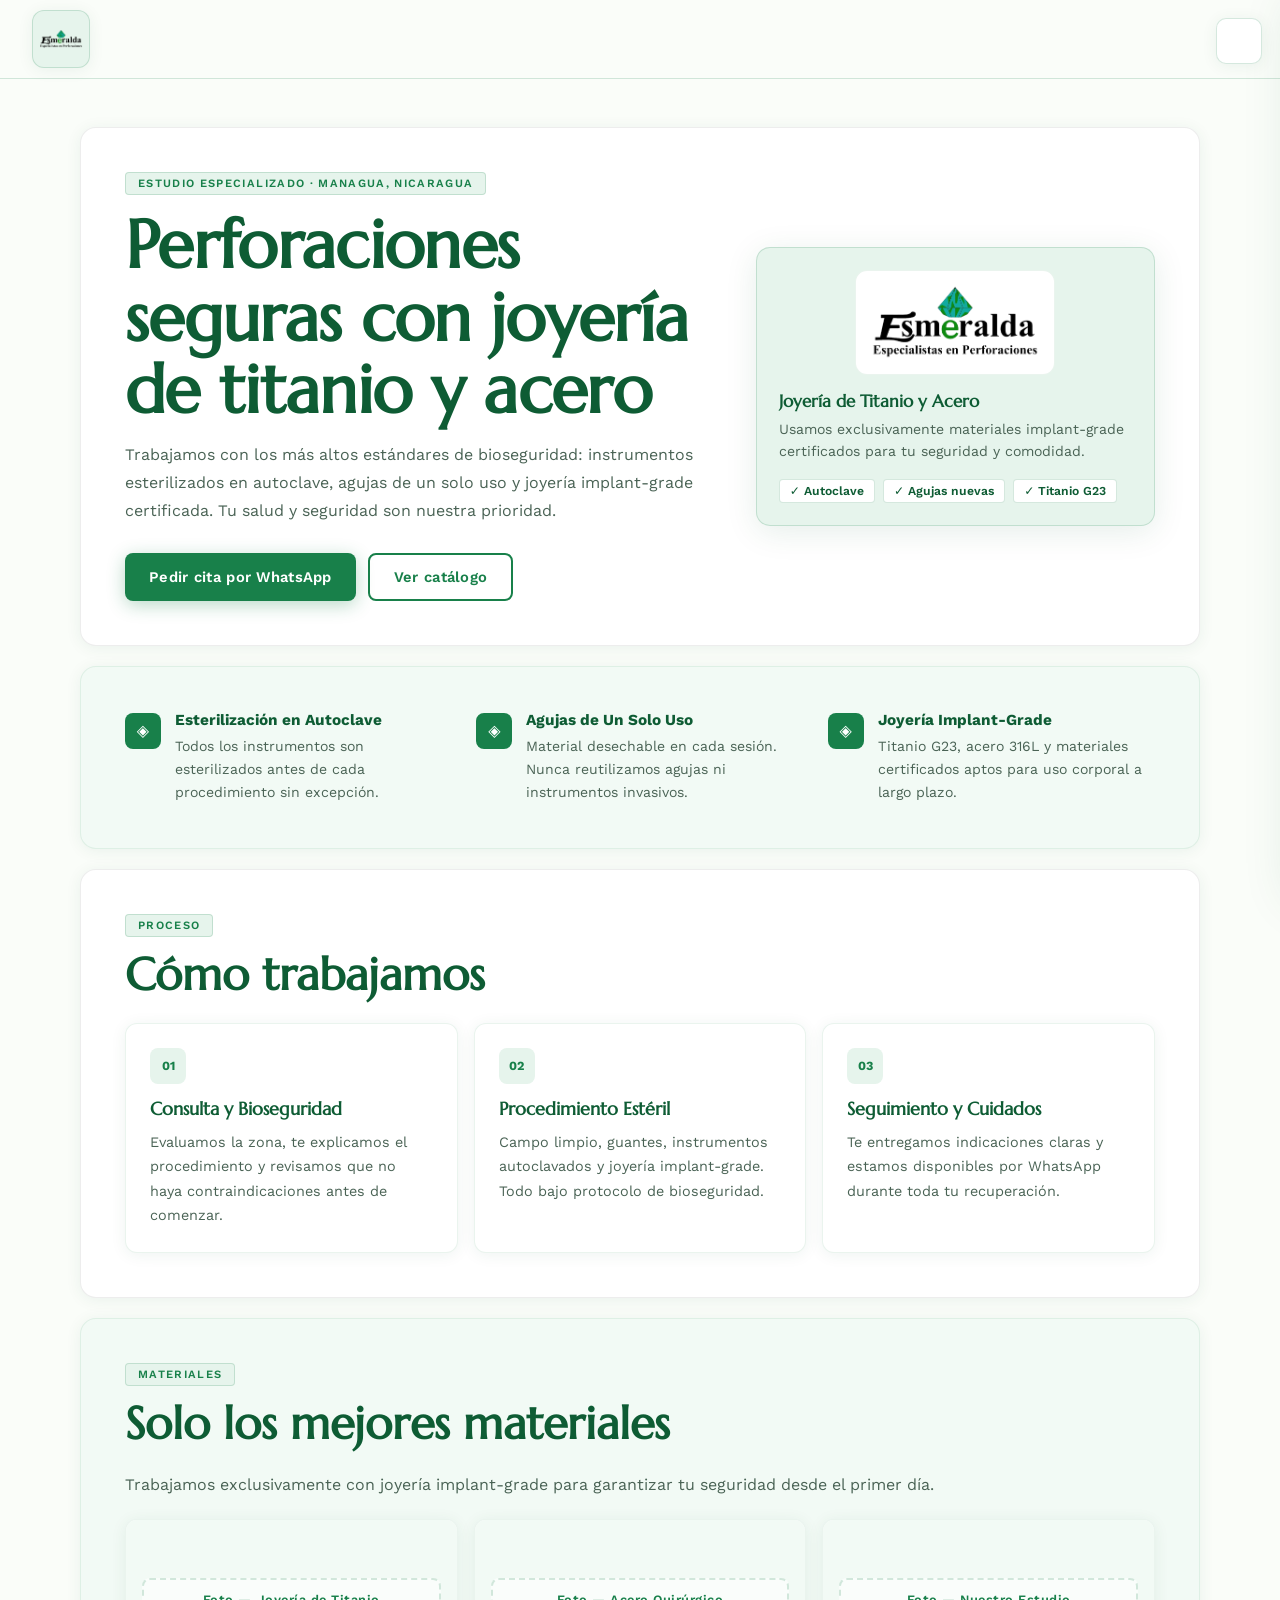
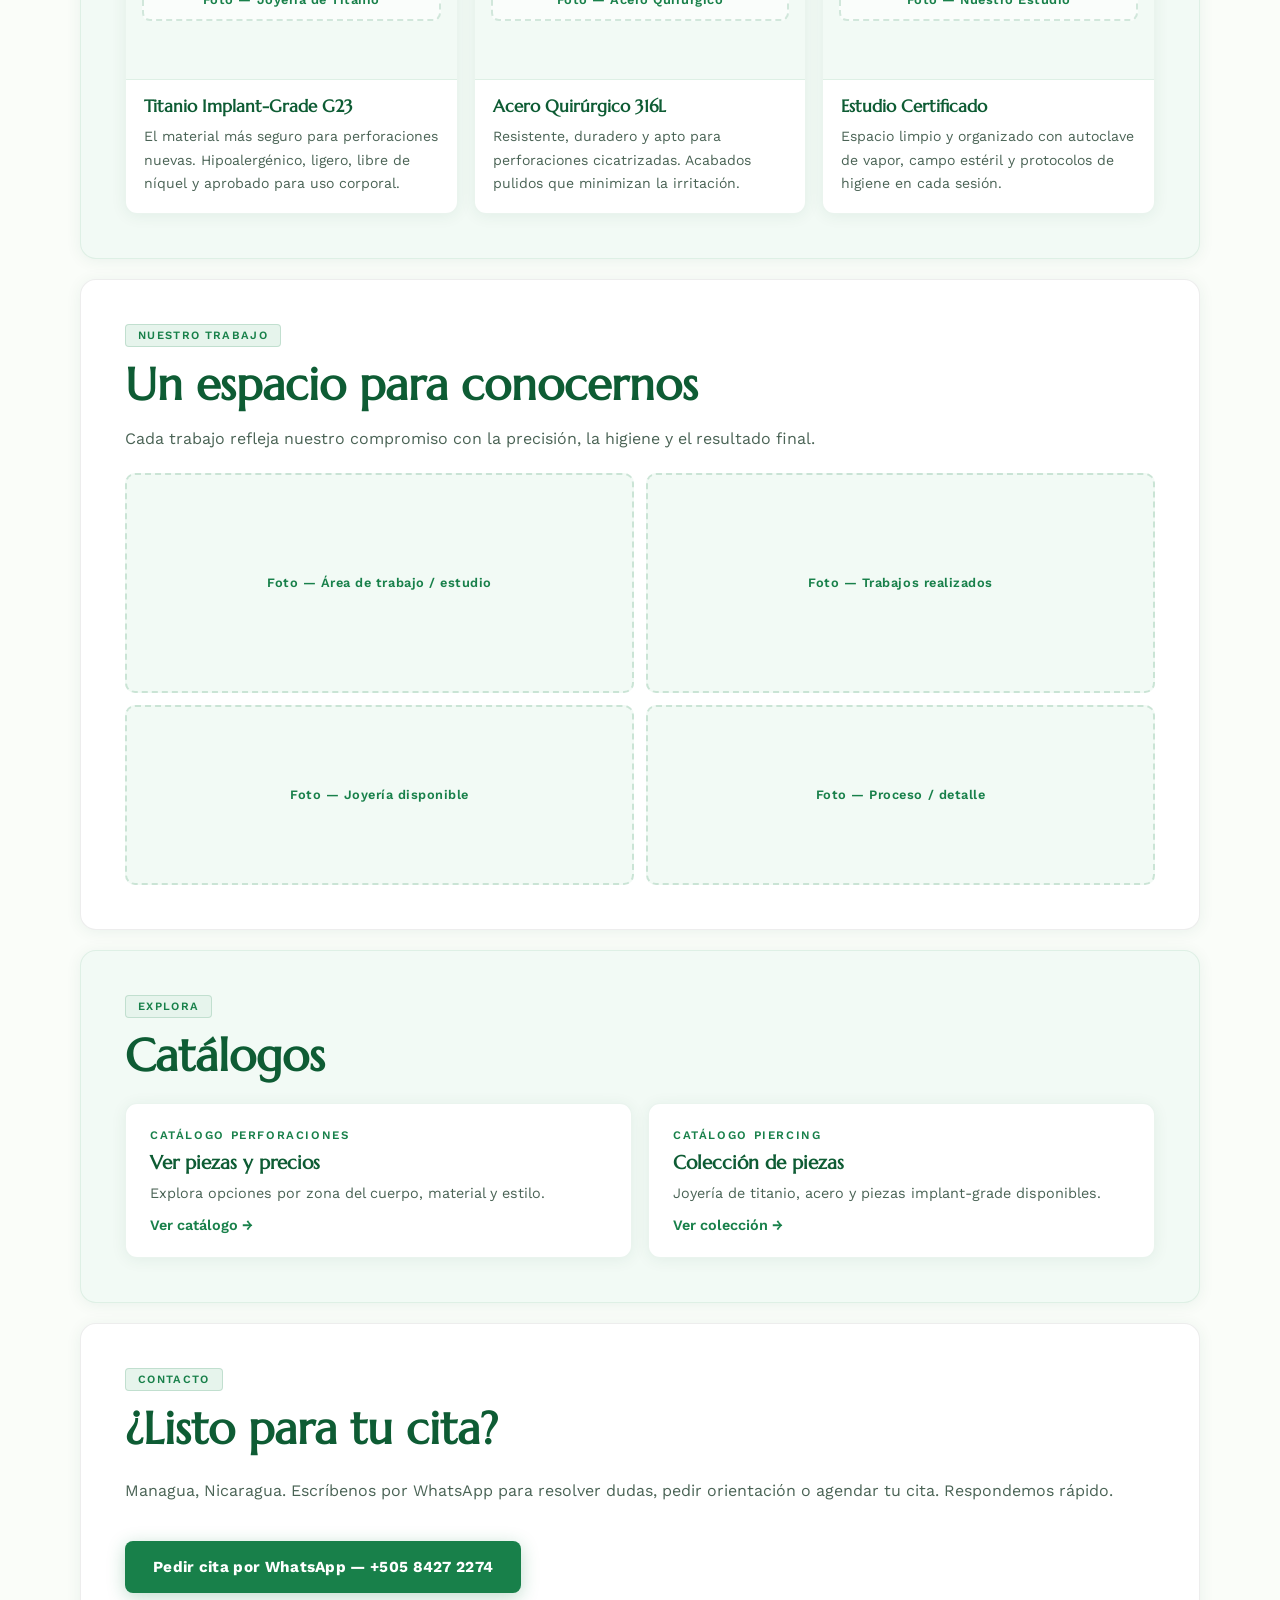
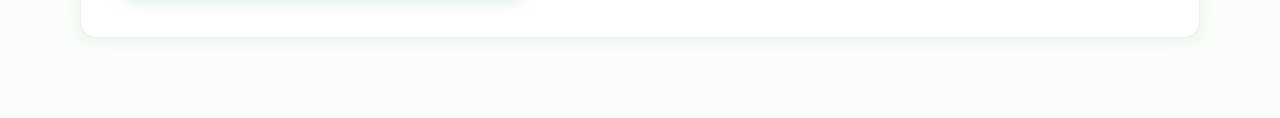
==== commit 9ae4ad30: "Rediseño tema claro y corrección de placeholders" ====
--- a/index.html
+++ b/index.html
@@ -3,29 +3,24 @@
 <head>
 	<meta charset="UTF-8">
 	<meta name="viewport" content="width=device-width, initial-scale=1.0">
-	<meta name="description" content="Estudio de perforaciones con información de nosotros, nuestro trabajo, indicaciones y contacto.">
-	<title>Inicio | Studio de Perforaciones</title>
+	<meta name="description" content="Esmeralda — Especialistas en perforaciones con joyería de titanio y acero quirúrgico. Esterilización en autoclave, agujas de un solo uso. Managua, Nicaragua.">
+	<title>Esmeralda | Especialistas en Perforaciones · Managua</title>
 	<link rel="stylesheet" href="css/tokens.css">
 	<link rel="stylesheet" href="css/base.css">
 	<link rel="stylesheet" href="css/Index.css">
 	<link rel="stylesheet" href="css/theme-scroll.css">
 	<noscript>
 		<style>
-			.intro-screen {
-				display: none;
-			}
-
-			body.is-loading {
-				overflow: auto;
-			}
+			.intro-screen { display: none; }
+			body.is-loading { overflow: auto; }
 		</style>
 	</noscript>
 </head>
 <body class="is-loading">
 	<div class="intro-screen" id="introScreen" aria-label="Animacion de entrada">
 		<div class="intro-card">
-			<img src="assets/Logo.png" alt="Logo del negocio">
-			<p>Bienvenido al estudio</p>
+			<img src="assets/Logo.png" alt="Logo Esmeralda">
+			<p>Especialistas en Perforaciones</p>
 		</div>
 	</div>
 
@@ -36,92 +31,191 @@
 	</button>
 
 	<nav class="hamburger-menu" id="hamburgerMenu" aria-label="Menu de navegacion">
-		<a href="index.html">Inicio</a>
-		<a href="Catalogo.html">Catalogo Perforaciones</a>
-		<a href="Catalogo-piercing.html">Catalogo piercing</a>
+		<a href="index.html" aria-current="page">Inicio</a>
+		<a href="Catalogo.html">Catálogo Perforaciones</a>
+		<a href="Catalogo-piercing.html">Catálogo Piercing</a>
 		<a href="Indicaciones.html">Indicaciones</a>
 	</nav>
 
 	<header class="site-header">
 		<a class="brand" href="#inicio" aria-label="Ir al inicio">
-			<img src="assets/Logo.png" alt="Logo del negocio">
+			<img src="assets/Logo.png" alt="Esmeralda — Especialistas en Perforaciones">
 		</a>
 	</header>
 
 	<main>
+		<!-- Hero -->
 		<section class="hero section reveal" id="inicio">
 			<div class="hero-copy">
-				<span class="eyebrow">Perforaciones con estilo</span>
-				<h1>Sobre nosotros</h1>
+				<span class="eyebrow">Estudio especializado · Managua, Nicaragua</span>
+				<h1>Perforaciones seguras con joyería de titanio y acero</h1>
 				<p>
-					Somos un estudio dedicado a perforaciones y accesorios con una atención cercana,
-					acabados limpios y asesoria para que cada pieza combine con tu estilo.
+					Trabajamos con los más altos estándares de bioseguridad: instrumentos
+					esterilizados en autoclave, agujas de un solo uso y joyería implant-grade
+					certificada. Tu salud y seguridad son nuestra prioridad.
 				</p>
 				<div class="hero-actions">
-					<a class="primary-action" href="Catalogo.html">Ver catalogo de perforaciones</a>
-					<a class="secondary-action" href="Catalogo-piercing.html">Ver catalogo piercing</a>
+					<a class="primary-action" href="https://wa.me/50584272274?text=Hola%2C%20quisiera%20pedir%20una%20cita%20para%20una%20perforaci%C3%B3n." target="_blank" rel="noopener noreferrer">Pedir cita por WhatsApp</a>
+					<a class="secondary-action" href="Catalogo.html">Ver catálogo</a>
 				</div>
 			</div>
 
 			<div class="hero-card">
-				<img src="assets/Logo.png" alt="Logo del estudio">
+				<img src="assets/Logo.png" alt="Logo Esmeralda">
 				<div>
-					<strong>Atencion personalizada</strong>
-					<p>Agenda, asesoria y seguimiento por WhatsApp.</p>
-				</div>
-			</div>
-		</section>
+					<strong>Joyería de Titanio y Acero</strong>
+					<p>Usamos exclusivamente materiales implant-grade certificados para tu seguridad y comodidad.</p>
+				</div>
+				<div class="hero-badges">
+					<span class="hero-badge">✓ Autoclave</span>
+					<span class="hero-badge">✓ Agujas nuevas</span>
+					<span class="hero-badge">✓ Titanio G23</span>
+				</div>
+			</div>
+		</section>
+
+		<!-- Garantias de bioseguridad -->
+		<section class="section bg-mint trust-section reveal" aria-label="Garantias de calidad">
+			<div class="trust-grid">
+				<div class="trust-item">
+					<div class="trust-icon">◈</div>
+					<div class="trust-text">
+						<strong>Esterilización en Autoclave</strong>
+						<p>Todos los instrumentos son esterilizados antes de cada procedimiento sin excepción.</p>
+					</div>
+				</div>
+				<div class="trust-item">
+					<div class="trust-icon">◈</div>
+					<div class="trust-text">
+						<strong>Agujas de Un Solo Uso</strong>
+						<p>Material desechable en cada sesión. Nunca reutilizamos agujas ni instrumentos invasivos.</p>
+					</div>
+				</div>
+				<div class="trust-item">
+					<div class="trust-icon">◈</div>
+					<div class="trust-text">
+						<strong>Joyería Implant-Grade</strong>
+						<p>Titanio G23, acero 316L y materiales certificados aptos para uso corporal a largo plazo.</p>
+					</div>
+				</div>
+			</div>
+		</section>
+
+		<!-- Nuestro proceso -->
 		<section class="section work reveal" id="trabajo">
 			<div class="section-heading">
 				<span class="eyebrow">Proceso</span>
-				<h2>Nuestro trabajo</h2>
-			</div>
-
+				<h2>Cómo trabajamos</h2>
+			</div>
 			<div class="work-grid">
 				<article>
-            
-					<h3>Asesoria</h3>
-					<p>Te ayudamos a elegir la pieza y la zona segun tu estilo y necesidades.</p>
+					<div class="work-icon">01</div>
+					<h3>Consulta y Bioseguridad</h3>
+					<p>Evaluamos la zona, te explicamos el procedimiento y revisamos que no haya contraindicaciones antes de comenzar.</p>
 				</article>
 				<article>
-					<h3>Aplicacion</h3>
-					<p>Buscamos una experiencia ordenada, con limpieza visual y atencion al detalle.</p>
+					<div class="work-icon">02</div>
+					<h3>Procedimiento Estéril</h3>
+					<p>Campo limpio, guantes, instrumentos autoclavados y joyería implant-grade. Todo bajo protocolo de bioseguridad.</p>
 				</article>
 				<article>
-					<h3>Seguimiento</h3>
-					<p>Te compartimos indicaciones claras para el cuidado y la recuperacion.</p>
-				</article>
-			</div>
-		</section>
-
-		<section class="section catalog-links reveal" aria-label="Catalogos disponibles">
+					<div class="work-icon">03</div>
+					<h3>Seguimiento y Cuidados</h3>
+					<p>Te entregamos indicaciones claras y estamos disponibles por WhatsApp durante toda tu recuperación.</p>
+				</article>
+			</div>
+		</section>
+
+		<!-- Materiales y estudio -->
+		<section class="section bg-mint materials-section reveal" id="materiales">
+			<div class="section-heading">
+				<span class="eyebrow">Materiales</span>
+				<h2>Solo los mejores materiales</h2>
+			</div>
+			<p>Trabajamos exclusivamente con joyería implant-grade para garantizar tu seguridad desde el primer día.</p>
+			<div class="materials-grid">
+				<article class="material-card">
+					<div class="photo-placeholder">
+						<span class="photo-label">Foto — Joyería de Titanio</span>
+					</div>
+					<h3>Titanio Implant-Grade G23</h3>
+					<p>El material más seguro para perforaciones nuevas. Hipoalergénico, ligero, libre de níquel y aprobado para uso corporal.</p>
+				</article>
+				<article class="material-card">
+					<div class="photo-placeholder">
+						<span class="photo-label">Foto — Acero Quirúrgico</span>
+					</div>
+					<h3>Acero Quirúrgico 316L</h3>
+					<p>Resistente, duradero y apto para perforaciones cicatrizadas. Acabados pulidos que minimizan la irritación.</p>
+				</article>
+				<article class="material-card">
+					<div class="photo-placeholder">
+						<span class="photo-label">Foto — Nuestro Estudio</span>
+					</div>
+					<h3>Estudio Certificado</h3>
+					<p>Espacio limpio y organizado con autoclave de vapor, campo estéril y protocolos de higiene en cada sesión.</p>
+				</article>
+			</div>
+		</section>
+
+		<!-- Galeria del estudio -->
+		<section class="section gallery-section reveal" aria-label="Galeria de trabajos">
+			<div class="section-heading">
+				<span class="eyebrow">Nuestro trabajo</span>
+				<h2>Un espacio para conocernos</h2>
+			</div>
+			<p>Cada trabajo refleja nuestro compromiso con la precisión, la higiene y el resultado final.</p>
+			<div class="gallery-grid">
+				<div class="photo-placeholder photo-lg">
+					<span class="photo-label">Foto — Área de trabajo / estudio</span>
+				</div>
+				<div class="photo-placeholder photo-lg">
+					<span class="photo-label">Foto — Trabajos realizados</span>
+				</div>
+				<div class="photo-placeholder">
+					<span class="photo-label">Foto — Joyería disponible</span>
+				</div>
+				<div class="photo-placeholder">
+					<span class="photo-label">Foto — Proceso / detalle</span>
+				</div>
+			</div>
+		</section>
+
+		<!-- Catalogos -->
+		<section class="section bg-mint catalog-links reveal" aria-label="Catalogos disponibles">
 			<div class="section-heading">
 				<span class="eyebrow">Explora</span>
-					<h2>Catalogos</h2>
+				<h2>Catálogos</h2>
 			</div>
 			<div class="catalog-cards">
 				<a class="catalog-card" href="Catalogo.html">
-					<span>Catalogo Perforaciones</span>
+					<span>Catálogo Perforaciones</span>
 					<strong>Ver piezas y precios</strong>
-					<p>Encuentra opciones por zona, estilo y materiales.</p>
+					<p>Explora opciones por zona del cuerpo, material y estilo.</p>
+					<div class="catalog-card-cta">Ver catálogo →</div>
 				</a>
 				<a class="catalog-card" href="Catalogo-piercing.html">
-					<span>Catalogo piercing</span>
-						<strong>Proximamente actualizado</strong>
-						<p>Una seccion dedicada a la coleccion de piercing.</p>
+					<span>Catálogo Piercing</span>
+					<strong>Colección de piezas</strong>
+					<p>Joyería de titanio, acero y piezas implant-grade disponibles.</p>
+					<div class="catalog-card-cta">Ver colección →</div>
 				</a>
 			</div>
 		</section>
 
+		<!-- Contacto -->
 		<section class="section contact reveal" id="contacto">
 			<div class="section-heading">
 				<span class="eyebrow">Contacto</span>
-				<h2>Contacto</h2>
-			</div>
-				<p>
-					Managua, Nicaragua. Escribenos para resolver dudas, pedir orientacion o consultar disponibilidad.
-				</p>
-			<a class="contact-link" href="https://wa.me/50584272274" target="_blank" rel="noopener noreferrer">WhatsApp: +505 8427 2274</a>
+				<h2>¿Listo para tu cita?</h2>
+			</div>
+			<p>
+				Managua, Nicaragua. Escríbenos por WhatsApp para resolver dudas, pedir orientación
+				o agendar tu cita. Respondemos rápido.
+			</p>
+			<a class="contact-link" href="https://wa.me/50584272274?text=Hola%2C%20quisiera%20pedir%20una%20cita%20para%20una%20perforaci%C3%B3n." target="_blank" rel="noopener noreferrer">
+				Pedir cita por WhatsApp — +505 8427 2274
+			</a>
 		</section>
 	</main>
 
--- a/css/tokens.css
+++ b/css/tokens.css
@@ -1,33 +1,38 @@
-@import url('https://fonts.googleapis.com/css2?family=Playfair+Display:ital,wght@0,600;0,700;1,400&display=swap');
+@import url('https://fonts.googleapis.com/css2?family=Marcellus&family=Work+Sans:wght@400;500;600;700&display=swap');
 
 :root {
-  /* Fondos — negro con tinte de esmeralda profunda */
-  --bg-1: #030a06;
-  --bg-2: #07130a;
+  /* Verdes de marca */
+  --green-deep:    #0E5C34;
+  --green-primary: #18804A;
+  --green-mid:     #1E9457;
+  --green-light:   #E6F4EC;
+  --green-mint:    #F2FAF5;
+
+  /* Fondos */
+  --bg:         #FAFDF9;
+  --bg-section: #F2FAF5;
+  --card-bg:    #FFFFFF;
 
   /* Texto */
-  --text: #ecf5ef;
-  --muted: rgba(236, 245, 239, 0.62);
-
-  /* Marca */
-  --accent: #12c47a;
-  --accent-dark: #0a9a60;
-  --accent-2: #c4a040;
-
-  /* Superficies */
-  --panel: rgba(4, 12, 7, 0.90);
-  --surface-soft: rgba(18, 196, 122, 0.05);
-  --overlay: rgba(2, 7, 4, 0.80);
+  --text:       #1C2B22;
+  --text-muted: #4A6355;
+  --text-light: #7A9A88;
 
   /* Bordes */
-  --stroke: rgba(18, 196, 122, 0.22);
-  --stroke-white: rgba(255, 255, 255, 0.09);
+  --stroke:      rgba(24, 128, 74, 0.18);
+  --stroke-soft: rgba(24, 128, 74, 0.09);
+  --stroke-gray: rgba(0, 0, 0, 0.07);
 
   /* Sombras */
-  --shadow: 0 24px 64px rgba(0, 0, 0, 0.65);
-  --shadow-accent: 0 12px 40px rgba(18, 196, 122, 0.18);
+  --shadow:       0 2px 16px rgba(14, 92, 52, 0.07);
+  --shadow-md:    0 6px 32px rgba(14, 92, 52, 0.10);
+  --shadow-hover: 0 10px 48px rgba(14, 92, 52, 0.14);
 
   /* Tipografia */
-  --font-serif: 'Playfair Display', Georgia, 'Times New Roman', serif;
-  --font-sans: "Trebuchet MS", "Segoe UI", system-ui, sans-serif;
+  --font-serif: 'Marcellus', Georgia, serif;
+  --font-sans:  'Work Sans', 'Segoe UI', system-ui, sans-serif;
+
+  /* Alias para compatibilidad con Catalogo.css */
+  --accent:   #18804A;
+  --accent-2: #0E5C34;
 }
--- a/css/base.css
+++ b/css/base.css
@@ -6,7 +6,7 @@
 
 html {
   scroll-behavior: smooth;
-  scroll-padding-top: 8px;
+  scroll-padding-top: 72px;
 }
 
 body {
@@ -14,24 +14,9 @@
   min-height: 100vh;
   font-family: var(--font-sans);
   color: var(--text);
-  background:
-    radial-gradient(ellipse at 15% 0%, rgba(18, 196, 122, 0.13), transparent 40%),
-    radial-gradient(ellipse at 85% 100%, rgba(196, 160, 64, 0.09), transparent 38%),
-    linear-gradient(170deg, var(--bg-1) 0%, var(--bg-2) 100%);
+  background: var(--bg);
   overflow-x: hidden;
-}
-
-/* Patron facetado inspirado en la gema */
-body::before {
-  content: "";
-  position: fixed;
-  inset: 0;
-  background-image:
-    linear-gradient(60deg, rgba(18, 196, 122, 0.045) 1px, transparent 1px),
-    linear-gradient(-60deg, rgba(18, 196, 122, 0.045) 1px, transparent 1px);
-  background-size: 38px 66px;
-  mask-image: linear-gradient(180deg, rgba(0, 0, 0, 0.75) 0%, transparent 55%);
-  pointer-events: none;
+  -webkit-font-smoothing: antialiased;
 }
 
 img {
@@ -48,27 +33,27 @@
 
 .hamburger-toggle {
   position: fixed;
-  top: 20px;
-  right: 20px;
+  top: 18px;
+  right: 18px;
   z-index: 30;
-  width: 48px;
-  height: 48px;
+  width: 46px;
+  height: 46px;
   border: 1px solid var(--stroke);
-  border-radius: 12px;
-  background: rgba(4, 12, 7, 0.72);
+  border-radius: 10px;
+  background: var(--card-bg);
   cursor: pointer;
   padding: 10px;
   display: flex;
   flex-direction: column;
   justify-content: center;
   align-items: center;
-  backdrop-filter: blur(14px);
-  transition: border-color 200ms ease, background 200ms ease;
+  box-shadow: var(--shadow);
+  transition: border-color 180ms ease, box-shadow 180ms ease;
 }
 
 .hamburger-toggle:hover {
-  border-color: rgba(18, 196, 122, 0.4);
-  background: rgba(18, 196, 122, 0.08);
+  border-color: var(--green-primary);
+  box-shadow: var(--shadow-md);
 }
 
 .hamburger-toggle span {
@@ -90,12 +75,11 @@
   height: 100vh;
   display: flex;
   flex-direction: column;
-  gap: 0;
-  padding: 80px 20px 20px;
-  background: rgba(3, 9, 5, 0.97);
+  gap: 4px;
+  padding: 80px 16px 20px;
+  background: var(--card-bg);
   border-left: 1px solid var(--stroke);
-  backdrop-filter: blur(28px);
-  box-shadow: -12px 0 60px rgba(0, 0, 0, 0.5);
+  box-shadow: -8px 0 48px rgba(14, 92, 52, 0.12);
   transition: right 280ms ease;
   overflow-y: auto;
 }
@@ -106,28 +90,29 @@
 
 .hamburger-menu a {
   width: 100%;
-  padding: 14px 18px;
-  border-radius: 10px;
-  color: var(--muted);
+  padding: 12px 16px;
+  border-radius: 8px;
+  color: var(--text-muted);
   border: 1px solid transparent;
   font-size: 0.95rem;
-  letter-spacing: 0.02em;
-  transition: background 180ms ease, color 180ms ease, border-color 180ms ease;
+  font-weight: 500;
+  transition: background 160ms ease, color 160ms ease, border-color 160ms ease;
   text-align: left;
 }
 
 .hamburger-menu a:hover,
 .hamburger-menu a:focus-visible {
-  color: var(--text);
-  background: rgba(18, 196, 122, 0.07);
+  color: var(--green-primary);
+  background: var(--green-light);
   border-color: var(--stroke);
   outline: none;
 }
 
 .hamburger-menu a[aria-current="page"] {
-  background: rgba(18, 196, 122, 0.12);
-  color: var(--accent);
+  color: var(--green-deep);
+  background: var(--green-light);
   border-color: var(--stroke);
+  font-weight: 600;
 }
 
 body.hamburger-open .hamburger-toggle span:nth-child(1) {
@@ -151,28 +136,28 @@
   display: flex;
   align-items: center;
   justify-content: flex-start;
-  gap: 16px;
-  padding: 12px clamp(16px, 3vw, 32px);
-  background: rgba(3, 8, 5, 0.84);
-  backdrop-filter: blur(20px);
+  gap: 14px;
+  padding: 10px clamp(16px, 3vw, 32px);
+  background: rgba(250, 253, 249, 0.95);
+  backdrop-filter: blur(12px);
   border-bottom: 1px solid var(--stroke);
 }
 
 .brand {
   flex: 0 0 auto;
-  width: 60px;
-  height: 60px;
-  padding: 7px;
-  border-radius: 14px;
-  background: rgba(18, 196, 122, 0.07);
+  width: 58px;
+  height: 58px;
+  padding: 6px;
+  border-radius: 12px;
+  background: var(--green-light);
   border: 1px solid var(--stroke);
-  box-shadow: var(--shadow-accent);
-  transition: border-color 200ms ease, box-shadow 200ms ease;
+  box-shadow: var(--shadow);
+  transition: border-color 180ms ease, box-shadow 180ms ease;
 }
 
 .brand:hover {
-  border-color: rgba(18, 196, 122, 0.4);
-  box-shadow: 0 12px 40px rgba(18, 196, 122, 0.25);
+  border-color: var(--green-primary);
+  box-shadow: var(--shadow-md);
 }
 
 .brand img {
@@ -190,41 +175,36 @@
 }
 
 .section {
-  margin-top: 24px;
-  padding: clamp(24px, 3.5vw, 40px);
-  border-radius: 20px;
-  border: 1px solid var(--stroke);
-  background: linear-gradient(160deg, var(--panel), rgba(18, 196, 122, 0.03));
-  box-shadow: var(--shadow), inset 0 1px 0 rgba(18, 196, 122, 0.1);
-  backdrop-filter: blur(22px);
-  position: relative;
-  overflow: hidden;
-}
-
-/* Destello de gema en la esquina de cada seccion */
-.section::after {
-  content: "";
-  position: absolute;
-  bottom: -40px;
-  right: -40px;
-  width: 140px;
-  height: 140px;
-  background: radial-gradient(circle, rgba(18, 196, 122, 0.07), transparent 70%);
-  pointer-events: none;
+  margin-top: 20px;
+  padding: clamp(24px, 4vw, 44px);
+  border-radius: 16px;
+  border: 1px solid var(--stroke-gray);
+  background: var(--card-bg);
+  box-shadow: var(--shadow);
+}
+
+.section + .section {
+  margin-top: 20px;
+}
+
+/* Fondo alternado en menta para mayor respiro visual */
+.section.bg-mint {
+  background: var(--bg-section);
+  border-color: var(--stroke-soft);
 }
 
 .eyebrow {
   display: inline-flex;
   align-items: center;
-  gap: 8px;
-  padding: 6px 14px;
+  gap: 6px;
+  padding: 4px 12px;
   border-radius: 4px;
-  color: var(--accent);
+  color: var(--green-primary);
   border: 1px solid var(--stroke);
-  background: rgba(18, 196, 122, 0.07);
-  letter-spacing: 0.18em;
+  background: var(--green-light);
+  letter-spacing: 0.12em;
   text-transform: uppercase;
-  font-size: 0.72rem;
+  font-size: 0.70rem;
   font-weight: 600;
   font-family: var(--font-sans);
 }
@@ -233,43 +213,45 @@
 
 .hero {
   display: grid;
-  grid-template-columns: 1.25fr 0.75fr;
-  gap: 28px;
+  grid-template-columns: 1.2fr 0.8fr;
+  gap: 32px;
   align-items: center;
 }
 
 .section-heading {
-  margin-bottom: 24px;
+  margin-bottom: 22px;
 }
 
 .section-heading h2 {
+  margin: 12px 0 0;
+  font-size: clamp(1.9rem, 4vw, 2.8rem);
+  line-height: 1.15;
+  font-family: var(--font-serif);
+  color: var(--green-deep);
+}
+
+.hero h1 {
   margin: 14px 0 0;
-  font-size: clamp(2rem, 4vw, 3rem);
-  line-height: 1.1;
+  font-size: clamp(2.4rem, 6vw, 4.2rem);
+  line-height: 1.08;
   font-family: var(--font-serif);
+  color: var(--green-deep);
   letter-spacing: -0.01em;
 }
 
-.hero h1 {
-  margin: 16px 0 0;
-  font-size: clamp(2.8rem, 7vw, 5.2rem);
-  line-height: 1.05;
-  font-family: var(--font-serif);
-  letter-spacing: -0.02em;
-}
-
 .hero-copy p,
-.section p {
-  color: var(--muted);
+.section > p {
+  color: var(--text-muted);
   line-height: 1.75;
   margin-top: 14px;
+  font-size: 1rem;
 }
 
 .hero-actions {
   display: flex;
   flex-wrap: wrap;
   gap: 12px;
-  margin-top: 26px;
+  margin-top: 28px;
 }
 
 .primary-action,
@@ -278,76 +260,82 @@
   display: inline-flex;
   align-items: center;
   justify-content: center;
-  min-height: 46px;
-  padding: 0 22px;
-  border-radius: 6px;
-  font-weight: 700;
-  font-size: 0.9rem;
-  letter-spacing: 0.04em;
-  transition: transform 180ms ease, box-shadow 180ms ease, background 180ms ease;
+  min-height: 48px;
+  padding: 0 24px;
+  border-radius: 8px;
+  font-weight: 600;
+  font-size: 0.92rem;
+  font-family: var(--font-sans);
+  letter-spacing: 0.02em;
+  transition: transform 160ms ease, box-shadow 160ms ease, background 160ms ease, border-color 160ms ease;
 }
 
 .primary-action {
-  background: linear-gradient(135deg, var(--accent), var(--accent-dark));
-  color: #021a0b;
-  box-shadow: 0 10px 32px rgba(18, 196, 122, 0.30);
+  background: var(--green-primary);
+  color: #FFFFFF;
+  box-shadow: 0 4px 18px rgba(24, 128, 74, 0.30);
+}
+
+.primary-action:hover,
+.primary-action:focus-visible {
+  background: var(--green-deep);
+  box-shadow: 0 8px 28px rgba(24, 128, 74, 0.38);
+  transform: translateY(-1px);
+  outline: none;
 }
 
 .secondary-action {
-  border: 1px solid var(--stroke);
-  background: rgba(18, 196, 122, 0.06);
-  color: var(--text);
-}
-
-.primary-action:hover,
+  border: 2px solid var(--green-primary);
+  color: var(--green-primary);
+  background: transparent;
+}
+
 .secondary-action:hover,
+.secondary-action:focus-visible {
+  background: var(--green-light);
+  border-color: var(--green-deep);
+  color: var(--green-deep);
+  transform: translateY(-1px);
+  outline: none;
+}
+
 .contact-link:hover,
-.primary-action:focus-visible,
-.secondary-action:focus-visible,
 .contact-link:focus-visible {
-  transform: translateY(-2px);
+  transform: translateY(-1px);
   outline: none;
-}
-
-.primary-action:hover {
-  box-shadow: 0 14px 40px rgba(18, 196, 122, 0.38);
-}
-
-.secondary-action:hover {
-  border-color: rgba(18, 196, 122, 0.42);
-  background: rgba(18, 196, 122, 0.1);
 }
 
 /* Hero card lateral */
 .hero-card {
   display: grid;
-  gap: 18px;
+  gap: 16px;
   padding: 22px;
-  border-radius: 18px;
-  background: linear-gradient(140deg, rgba(18, 196, 122, 0.08), rgba(18, 196, 122, 0.02));
+  border-radius: 14px;
+  background: var(--green-light);
   border: 1px solid var(--stroke);
-  box-shadow: inset 0 1px 0 rgba(18, 196, 122, 0.15), var(--shadow-accent);
+  box-shadow: var(--shadow-md);
 }
 
 .hero-card img {
   width: min(100%, 200px);
   margin: 0 auto;
-  padding: 16px;
-  border-radius: 14px;
-  background: rgba(0, 0, 0, 0.3);
-  border: 1px solid var(--stroke-white);
+  padding: 12px;
+  border-radius: 12px;
+  background: var(--card-bg);
+  border: 1px solid var(--stroke-soft);
 }
 
 .hero-card strong {
-  color: var(--text);
+  color: var(--green-deep);
   font-family: var(--font-serif);
   font-size: 1.05rem;
+  display: block;
 }
 
 .hero-card p {
   margin: 6px 0 0;
-  font-size: 0.9rem;
-  color: var(--muted);
+  font-size: 0.88rem;
+  color: var(--text-muted);
   line-height: 1.6;
 }
 
@@ -359,7 +347,7 @@
   }
 
   .hero-card img {
-    width: min(100%, 260px);
+    width: min(100%, 240px);
   }
 }
 
@@ -370,7 +358,7 @@
   }
 
   .section {
-    border-radius: 16px;
+    border-radius: 12px;
   }
 }
 
--- a/css/Index.css
+++ b/css/Index.css
@@ -12,179 +12,375 @@
   z-index: 50;
   display: grid;
   place-items: center;
-  background:
-    radial-gradient(ellipse at center top, rgba(18, 196, 122, 0.16), transparent 45%),
-    linear-gradient(170deg, #020905, #071409);
-  transition: opacity 700ms ease, transform 700ms ease;
+  background: var(--bg);
+  transition: opacity 600ms ease;
 }
 
 .intro-card {
   display: grid;
   place-items: center;
   gap: 16px;
-  padding: 32px 40px;
-  border-radius: 20px;
-  border: 1px solid rgba(18, 196, 122, 0.3);
-  background: rgba(18, 196, 122, 0.05);
-  box-shadow: 0 0 80px rgba(18, 196, 122, 0.08), 0 30px 70px rgba(0, 0, 0, 0.5);
+  padding: 36px 48px;
+  border-radius: 16px;
+  border: 1px solid var(--stroke);
+  background: var(--card-bg);
+  box-shadow: var(--shadow-md);
   text-align: center;
   animation: introPulse 2s ease-in-out infinite;
 }
 
 .intro-card img {
-  width: min(42vw, 160px);
-  filter: drop-shadow(0 0 24px rgba(18, 196, 122, 0.35));
+  width: min(50vw, 180px);
 }
 
 .intro-card p {
   margin: 0;
-  color: var(--accent);
-  letter-spacing: 0.22em;
+  color: var(--green-primary);
+  letter-spacing: 0.18em;
   text-transform: uppercase;
-  font-size: 0.74rem;
-  font-weight: 600;
-  font-family: var(--font-sans);
+  font-size: 0.72rem;
+  font-weight: 600;
 }
 
 body.is-ready .intro-screen {
   opacity: 0;
-  transform: scale(1.03);
   pointer-events: none;
 }
 
 @keyframes introPulse {
-  0%, 100% { box-shadow: 0 0 80px rgba(18, 196, 122, 0.08), 0 30px 70px rgba(0, 0, 0, 0.5); }
-  50%       { box-shadow: 0 0 120px rgba(18, 196, 122, 0.16), 0 30px 70px rgba(0, 0, 0, 0.5); }
-}
-
-/* ── Seccion "Nuestro trabajo" ──────────────────────── */
-
-.work-grid,
-.catalog-cards {
-  display: grid;
-  grid-template-columns: repeat(3, minmax(0, 1fr));
+  0%, 100% { box-shadow: var(--shadow-md); }
+  50%       { box-shadow: var(--shadow-hover); }
+}
+
+/* ── Badges en hero card ────────────────────────────── */
+
+.hero-badges {
+  display: flex;
+  flex-wrap: wrap;
+  gap: 8px;
+}
+
+.hero-badge {
+  display: inline-flex;
+  align-items: center;
+  padding: 4px 10px;
+  border-radius: 4px;
+  background: var(--card-bg);
+  border: 1px solid var(--stroke);
+  color: var(--green-deep);
+  font-size: 0.76rem;
+  font-weight: 600;
+}
+
+/* ── Seccion de garantias ───────────────────────────── */
+
+.trust-grid {
+  display: grid;
+  grid-template-columns: repeat(3, 1fr);
+  gap: 24px;
+}
+
+.trust-item {
+  display: flex;
+  align-items: flex-start;
+  gap: 14px;
+}
+
+.trust-icon {
+  flex-shrink: 0;
+  width: 36px;
+  height: 36px;
+  border-radius: 8px;
+  background: var(--green-primary);
+  color: #fff;
+  display: flex;
+  align-items: center;
+  justify-content: center;
+  font-size: 1rem;
+  margin-top: 2px;
+}
+
+.trust-text strong {
+  display: block;
+  color: var(--green-deep);
+  font-weight: 700;
+  margin-bottom: 6px;
+  font-size: 0.96rem;
+}
+
+.trust-text p {
+  margin: 0;
+  color: var(--text-muted);
+  font-size: 0.88rem;
+  line-height: 1.65;
+}
+
+/* ── Seccion nuestro trabajo ────────────────────────── */
+
+.work-grid {
+  display: grid;
+  grid-template-columns: repeat(3, 1fr);
   gap: 16px;
+  margin-top: 4px;
 }
 
 .work-grid article {
-  padding: 22px;
-  border-radius: 14px;
-  border: 1px solid var(--stroke-white);
-  background: rgba(18, 196, 122, 0.03);
-  position: relative;
-  overflow: hidden;
-  transition: border-color 220ms ease, transform 220ms ease;
+  padding: 24px;
+  border-radius: 12px;
+  border: 1px solid var(--stroke-soft);
+  background: var(--card-bg);
+  box-shadow: var(--shadow);
+  transition: border-color 200ms ease, box-shadow 200ms ease, transform 200ms ease;
 }
 
 .work-grid article:hover {
   border-color: var(--stroke);
-  transform: translateY(-3px);
-}
-
-/* Esquina dorada en cada articulo */
-.work-grid article::before {
-  content: "";
-  position: absolute;
-  top: 0;
-  left: 0;
-  width: 48px;
-  height: 3px;
-  background: linear-gradient(90deg, var(--accent), transparent);
-  border-radius: 0 0 4px 0;
+  box-shadow: var(--shadow-md);
+  transform: translateY(-2px);
+}
+
+.work-icon {
+  display: inline-flex;
+  align-items: center;
+  justify-content: center;
+  width: 36px;
+  height: 36px;
+  border-radius: 8px;
+  background: var(--green-light);
+  color: var(--green-primary);
+  font-size: 0.78rem;
+  font-weight: 700;
+  margin-bottom: 14px;
 }
 
 .work-grid h3 {
   margin: 0 0 10px;
-  color: var(--text);
+  color: var(--green-deep);
   font-family: var(--font-serif);
-  font-size: 1.15rem;
+  font-size: 1.1rem;
 }
 
 .work-grid p {
   margin: 0;
-  color: var(--muted);
+  color: var(--text-muted);
+  font-size: 0.9rem;
   line-height: 1.7;
-  font-size: 0.92rem;
-}
-
-/* ── Tarjetas de catalogos ──────────────────────────── */
+}
+
+/* ── Materiales ─────────────────────────────────────── */
+
+.materials-grid {
+  display: grid;
+  grid-template-columns: repeat(3, 1fr);
+  gap: 16px;
+  margin-top: 20px;
+}
+
+.material-card {
+  padding: 0;
+  border-radius: 12px;
+  border: 1px solid var(--stroke-soft);
+  background: var(--card-bg);
+  box-shadow: var(--shadow);
+  overflow: hidden;
+  transition: box-shadow 200ms ease, transform 200ms ease;
+}
+
+.material-card:hover {
+  box-shadow: var(--shadow-md);
+  transform: translateY(-2px);
+}
+
+.material-card h3 {
+  margin: 0 0 8px;
+  color: var(--green-deep);
+  font-family: var(--font-serif);
+  font-size: 1.05rem;
+  padding: 16px 18px 0;
+}
+
+.material-card p {
+  margin: 0;
+  color: var(--text-muted);
+  font-size: 0.88rem;
+  line-height: 1.65;
+  padding: 0 18px 18px;
+}
+
+/* ── Placeholders de fotos ──────────────────────────── */
+
+.photo-placeholder {
+  width: 100%;
+  height: 180px;
+  border-radius: 0;
+  border-bottom: 1px solid var(--stroke-soft);
+  background: var(--green-mint);
+  display: flex;
+  align-items: center;
+  justify-content: center;
+  padding: 16px;
+}
+
+.material-card .photo-placeholder {
+  border-radius: 0;
+  height: 160px;
+}
+
+.photo-label {
+  color: var(--green-primary);
+  font-size: 0.8rem;
+  font-weight: 600;
+  text-align: center;
+  letter-spacing: 0.04em;
+  border: 2px dashed var(--stroke);
+  padding: 12px 16px;
+  border-radius: 8px;
+  background: rgba(255,255,255,0.6);
+  width: 100%;
+  display: block;
+  text-align: center;
+}
+
+/* ── Galeria ─────────────────────────────────────────── */
+
+.gallery-section .section-heading {
+  margin-bottom: 8px;
+}
+
+.gallery-grid {
+  display: grid;
+  grid-template-columns: 1fr 1fr;
+  grid-template-rows: auto auto;
+  gap: 12px;
+  margin-top: 20px;
+}
+
+.gallery-grid .photo-placeholder {
+  border-radius: 10px;
+  border: 2px dashed var(--stroke);
+  background: var(--green-mint);
+  height: 180px;
+}
+
+.gallery-grid .photo-placeholder.photo-lg {
+  height: 220px;
+}
+
+.gallery-grid .photo-placeholder .photo-label {
+  border: none;
+  background: transparent;
+  padding: 8px;
+}
+
+/* ── Catalogos ───────────────────────────────────────── */
+
+.catalog-cards {
+  display: grid;
+  grid-template-columns: repeat(2, 1fr);
+  gap: 16px;
+  margin-top: 4px;
+}
 
 .catalog-card {
   display: grid;
-  gap: 10px;
-  min-height: 180px;
-  padding: 22px;
-  border-radius: 14px;
-  border: 1px solid var(--stroke-white);
-  background: rgba(18, 196, 122, 0.03);
-  transition: border-color 220ms ease, transform 220ms ease, box-shadow 220ms ease;
-  position: relative;
-  overflow: hidden;
-}
-
-.catalog-card::before {
-  content: "";
-  position: absolute;
-  top: 0;
-  right: 0;
-  width: 80px;
-  height: 80px;
-  background: linear-gradient(225deg, rgba(18, 196, 122, 0.08), transparent 60%);
-  pointer-events: none;
+  gap: 8px;
+  padding: 24px;
+  border-radius: 12px;
+  border: 1px solid var(--stroke-soft);
+  background: var(--card-bg);
+  box-shadow: var(--shadow);
+  transition: border-color 200ms ease, box-shadow 200ms ease, transform 200ms ease;
+  cursor: pointer;
 }
 
 .catalog-card:hover,
 .catalog-card:focus-visible {
-  border-color: var(--stroke);
-  transform: translateY(-3px);
-  box-shadow: var(--shadow-accent);
+  border-color: var(--green-primary);
+  box-shadow: var(--shadow-md);
+  transform: translateY(-2px);
   outline: none;
 }
 
 .catalog-card span {
-  color: var(--accent-2);
-  font-size: 0.74rem;
+  color: var(--green-primary);
+  font-size: 0.72rem;
   text-transform: uppercase;
-  letter-spacing: 0.16em;
+  letter-spacing: 0.14em;
   font-weight: 600;
 }
 
 .catalog-card strong {
-  color: var(--text);
+  color: var(--green-deep);
   font-family: var(--font-serif);
-  font-size: 1.05rem;
+  font-size: 1.2rem;
+  display: block;
 }
 
 .catalog-card p {
-  color: var(--muted);
-  margin: 0;
+  color: var(--text-muted);
   font-size: 0.9rem;
+  margin: 0;
   line-height: 1.6;
 }
 
-/* ── Seccion contacto ───────────────────────────────── */
+.catalog-card-cta {
+  color: var(--green-primary);
+  font-weight: 600;
+  font-size: 0.9rem;
+  margin-top: 4px;
+}
+
+/* ── Contacto ───────────────────────────────────────── */
 
 .contact-link {
-  margin-top: 16px;
-  background: linear-gradient(135deg, var(--accent-2), #a07c20);
-  color: #160d00;
-  box-shadow: 0 10px 30px rgba(196, 160, 64, 0.22);
-}
-
-.contact-link:hover {
-  box-shadow: 0 14px 40px rgba(196, 160, 64, 0.32);
+  display: inline-flex;
+  align-items: center;
+  justify-content: center;
+  min-height: 52px;
+  padding: 0 28px;
+  border-radius: 8px;
+  font-weight: 700;
+  font-size: 0.96rem;
+  margin-top: 20px;
+  background: var(--green-primary);
+  color: #FFFFFF;
+  box-shadow: 0 4px 18px rgba(24, 128, 74, 0.28);
+  transition: background 160ms ease, box-shadow 160ms ease, transform 160ms ease;
+}
+
+.contact-link:hover,
+.contact-link:focus-visible {
+  background: var(--green-deep);
+  box-shadow: 0 8px 28px rgba(24, 128, 74, 0.38);
+  transform: translateY(-1px);
+  outline: none;
 }
 
 .contact p {
-  color: var(--muted);
+  color: var(--text-muted);
   line-height: 1.75;
 }
 
 /* ── Responsive ─────────────────────────────────────── */
 
 @media (max-width: 900px) {
+  .trust-grid,
   .work-grid,
+  .materials-grid {
+    grid-template-columns: 1fr;
+  }
+
   .catalog-cards {
     grid-template-columns: 1fr;
   }
-}
+
+  .gallery-grid {
+    grid-template-columns: 1fr;
+  }
+}
+
+@media (max-width: 600px) {
+  .trust-grid {
+    gap: 16px;
+  }
+}
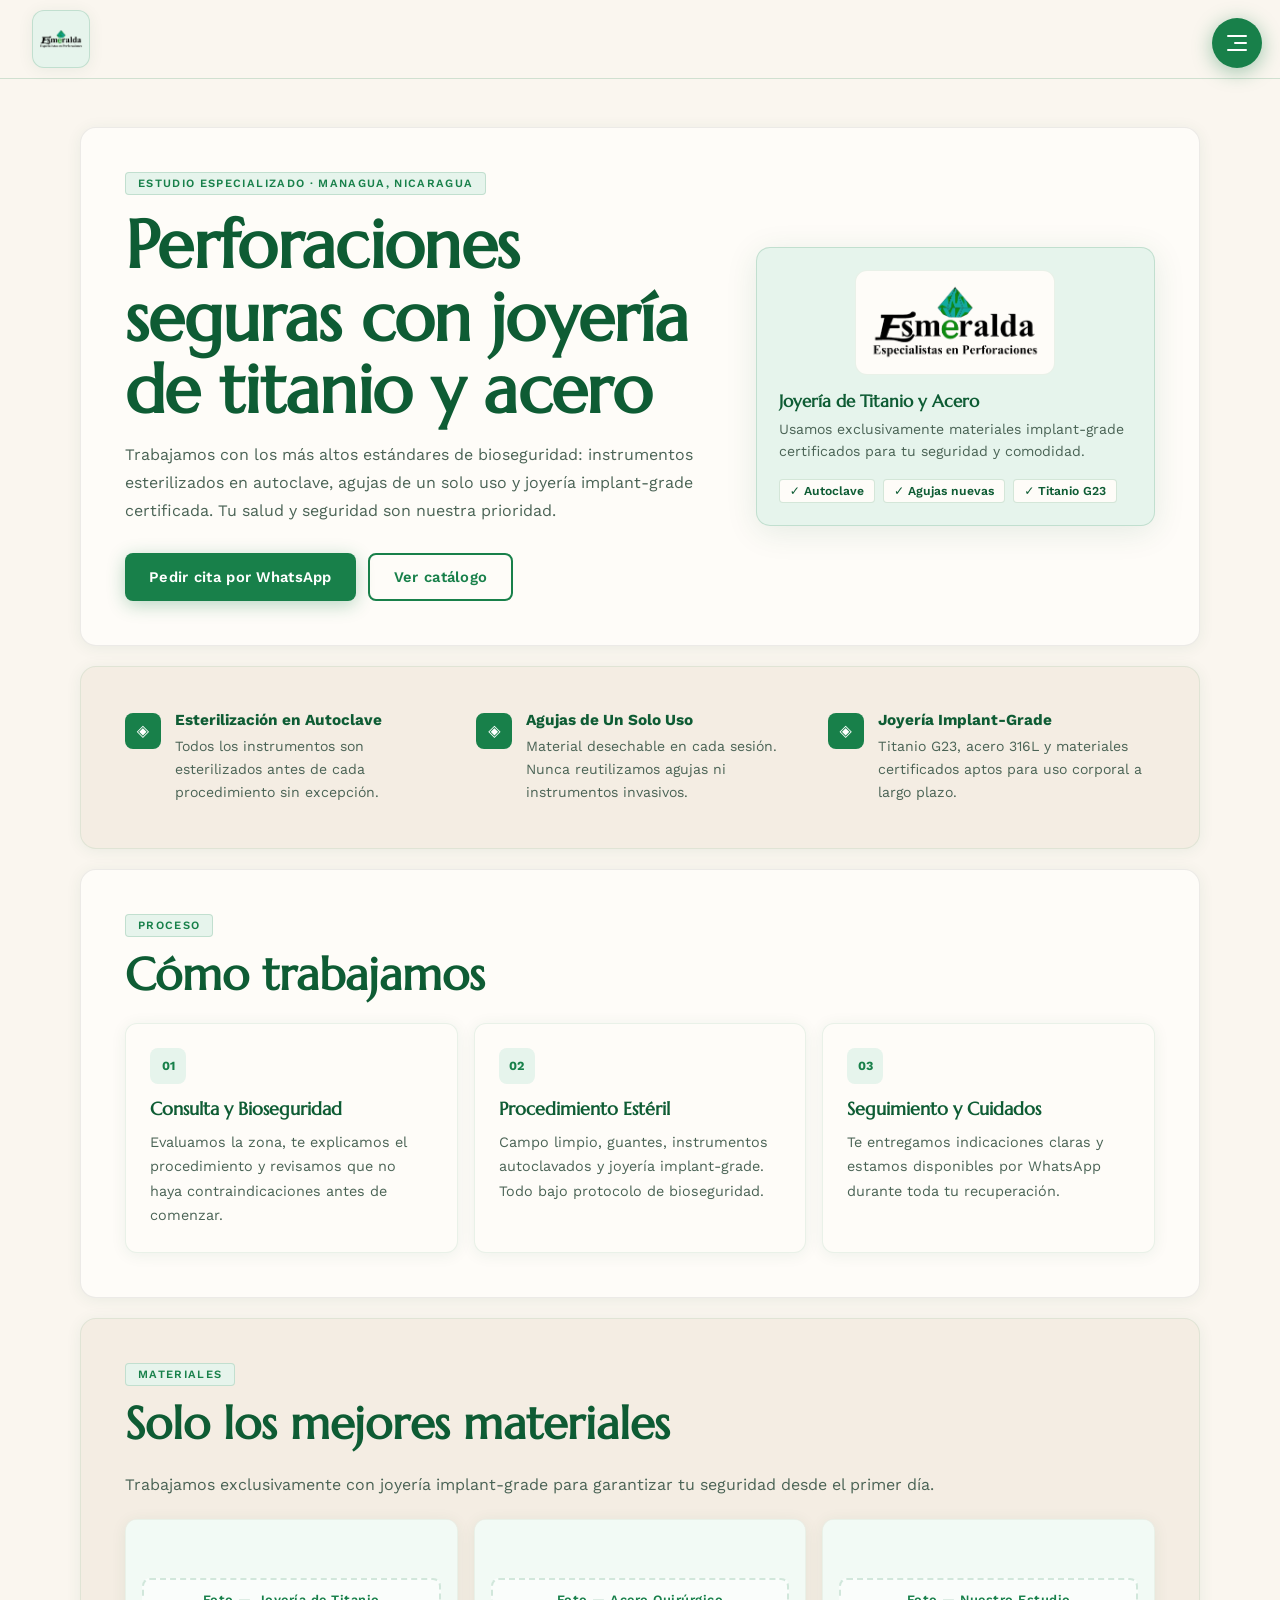
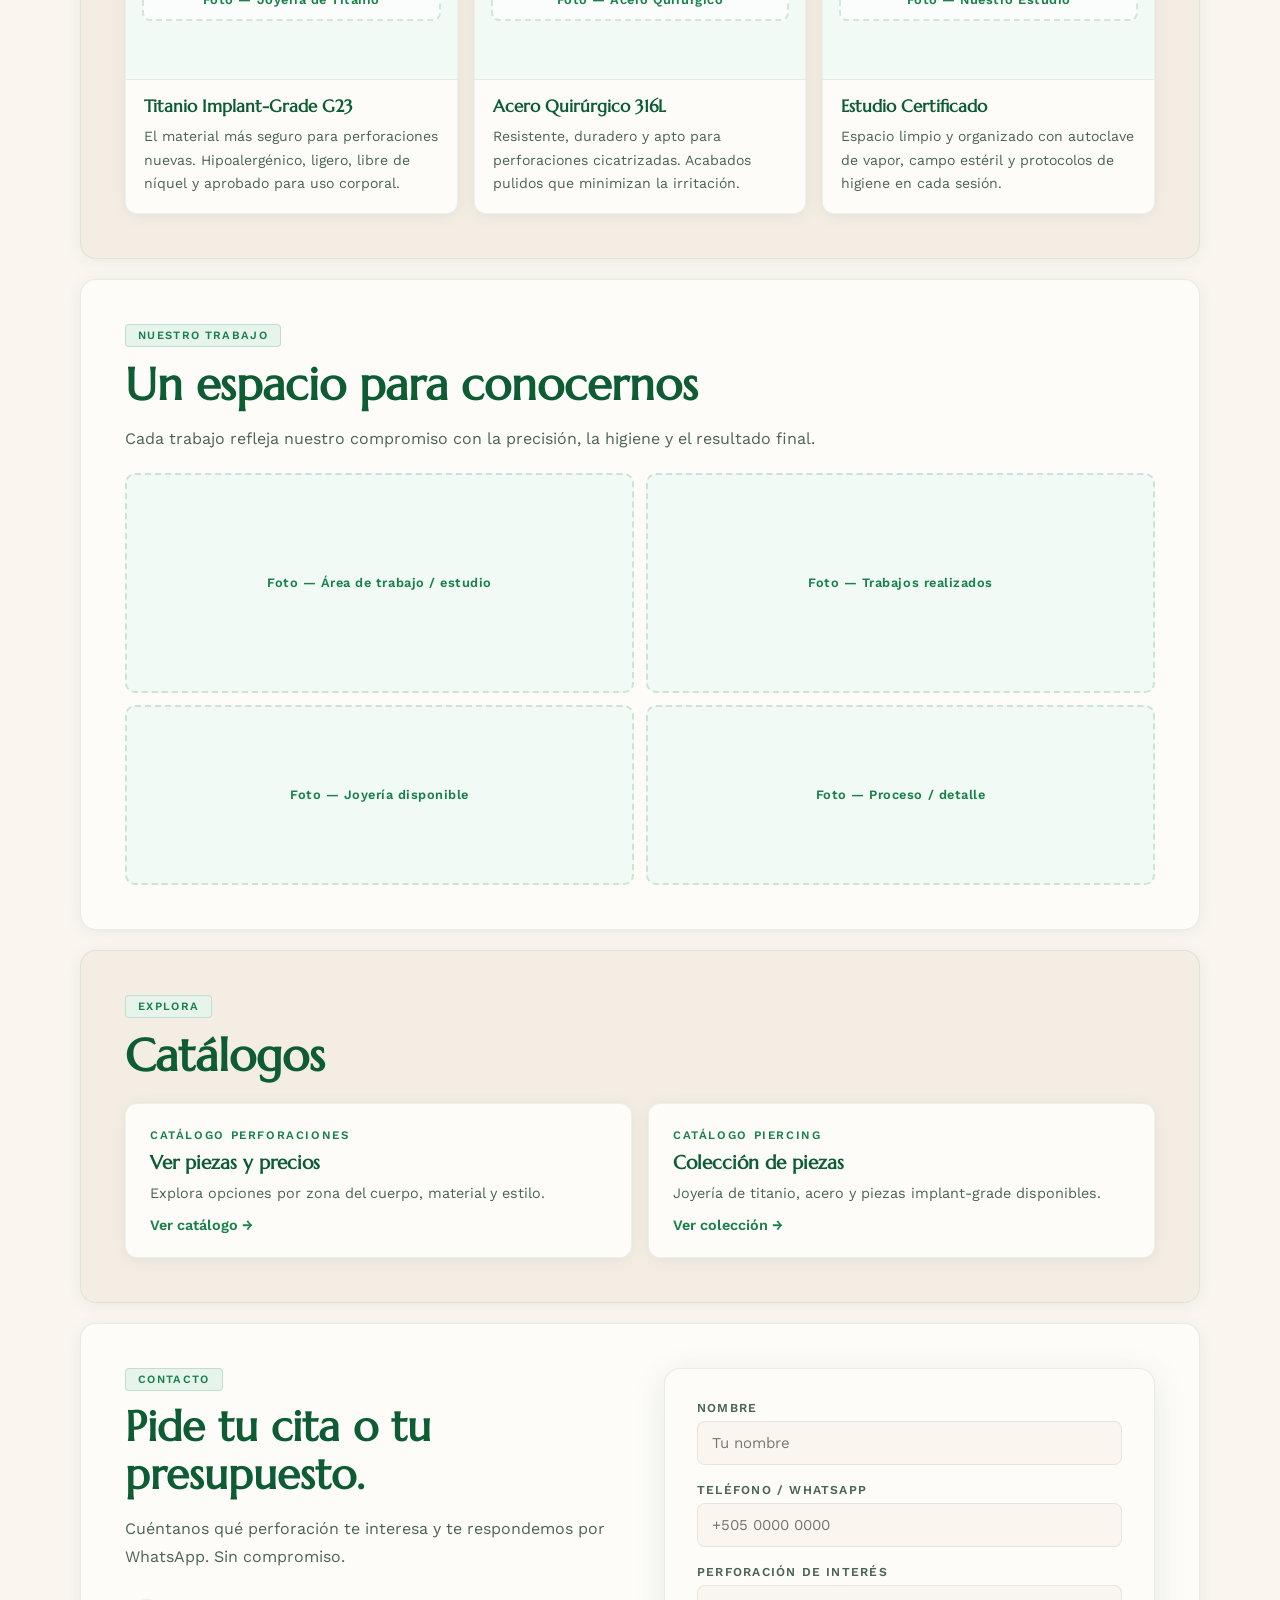
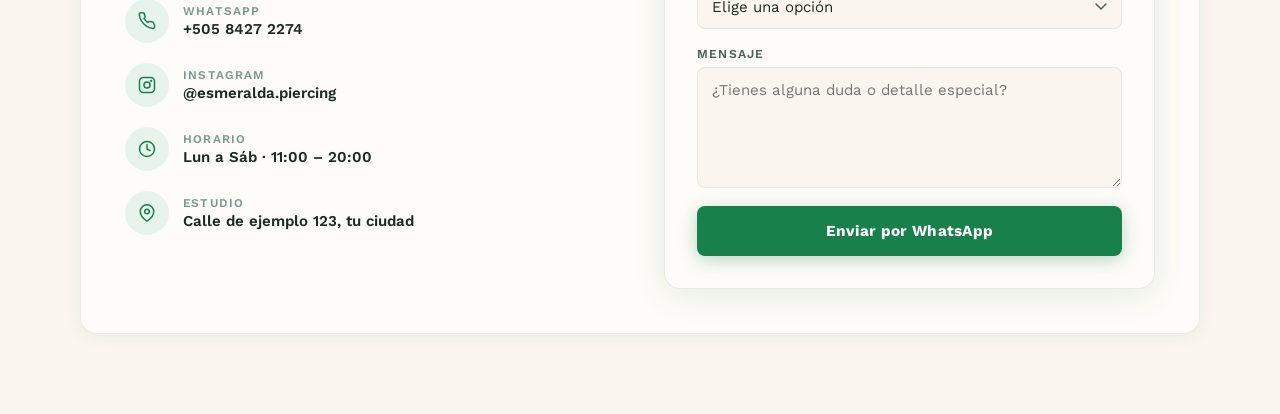
==== commit 8ca3a145: "Sección contacto con formulario WhatsApp y datos de contacto" ====
--- a/index.html
+++ b/index.html
@@ -205,17 +205,100 @@
 
 		<!-- Contacto -->
 		<section class="section contact reveal" id="contacto">
-			<div class="section-heading">
-				<span class="eyebrow">Contacto</span>
-				<h2>¿Listo para tu cita?</h2>
-			</div>
-			<p>
-				Managua, Nicaragua. Escríbenos por WhatsApp para resolver dudas, pedir orientación
-				o agendar tu cita. Respondemos rápido.
-			</p>
-			<a class="contact-link" href="https://wa.me/50584272274?text=Hola%2C%20quisiera%20pedir%20una%20cita%20para%20una%20perforaci%C3%B3n." target="_blank" rel="noopener noreferrer">
-				Pedir cita por WhatsApp — +505 8427 2274
-			</a>
+			<div class="contact-grid">
+
+				<!-- Columna izquierda -->
+				<div class="contact-info">
+					<span class="eyebrow">Contacto</span>
+					<h2 class="contact-title">Pide tu cita o tu presupuesto.</h2>
+					<p>Cuéntanos qué perforación te interesa y te respondemos por WhatsApp. Sin compromiso.</p>
+
+					<ul class="contact-data">
+						<li class="contact-item">
+							<div class="contact-icon-wrap" aria-hidden="true">
+								<svg width="18" height="18" viewBox="0 0 24 24" fill="none" stroke="currentColor" stroke-width="2" stroke-linecap="round" stroke-linejoin="round">
+									<path d="M22 16.92v3a2 2 0 0 1-2.18 2 19.79 19.79 0 0 1-8.63-3.07A19.5 19.5 0 0 1 4.69 12 19.79 19.79 0 0 1 1.61 3.23 2 2 0 0 1 3.6 1h3a2 2 0 0 1 2 1.72c.127.96.361 1.903.7 2.81a2 2 0 0 1-.45 2.11L7.91 8.6a16 16 0 0 0 5.48 5.48l.96-.96a2 2 0 0 1 2.11-.45c.907.339 1.85.573 2.81.7A2 2 0 0 1 21 15.5z"/>
+								</svg>
+							</div>
+							<div class="contact-item-text">
+								<span>WhatsApp</span>
+								<strong>+505 8427 2274</strong>
+							</div>
+						</li>
+						<li class="contact-item">
+							<div class="contact-icon-wrap" aria-hidden="true">
+								<svg width="18" height="18" viewBox="0 0 24 24" fill="none" stroke="currentColor" stroke-width="2" stroke-linecap="round" stroke-linejoin="round">
+									<rect x="2" y="2" width="20" height="20" rx="5"/>
+									<circle cx="12" cy="12" r="4"/>
+									<circle cx="17.5" cy="6.5" r="1.5" fill="currentColor" stroke="none"/>
+								</svg>
+							</div>
+							<div class="contact-item-text">
+								<span>Instagram</span>
+								<strong>@esmeralda.piercing</strong>
+							</div>
+						</li>
+						<li class="contact-item">
+							<div class="contact-icon-wrap" aria-hidden="true">
+								<svg width="18" height="18" viewBox="0 0 24 24" fill="none" stroke="currentColor" stroke-width="2" stroke-linecap="round" stroke-linejoin="round">
+									<circle cx="12" cy="12" r="10"/>
+									<polyline points="12 6 12 12 16 14"/>
+								</svg>
+							</div>
+							<div class="contact-item-text">
+								<span>Horario</span>
+								<strong>Lun a Sáb · 11:00 – 20:00</strong>
+							</div>
+						</li>
+						<li class="contact-item">
+							<div class="contact-icon-wrap" aria-hidden="true">
+								<svg width="18" height="18" viewBox="0 0 24 24" fill="none" stroke="currentColor" stroke-width="2" stroke-linecap="round" stroke-linejoin="round">
+									<path d="M21 10c0 7-9 13-9 13s-9-6-9-13a9 9 0 0 1 18 0z"/>
+									<circle cx="12" cy="10" r="3"/>
+								</svg>
+							</div>
+							<div class="contact-item-text">
+								<span>Estudio</span>
+								<strong>Calle de ejemplo 123, tu ciudad</strong>
+							</div>
+						</li>
+					</ul>
+				</div>
+
+				<!-- Columna derecha: tarjeta con formulario -->
+				<div class="contact-card">
+					<form id="contactForm" class="contact-form" novalidate>
+						<div class="form-field">
+							<label for="contactName">Nombre</label>
+							<input type="text" id="contactName" placeholder="Tu nombre" autocomplete="given-name">
+						</div>
+						<div class="form-field">
+							<label for="contactPhone">Teléfono / WhatsApp</label>
+							<input type="tel" id="contactPhone" placeholder="+505 0000 0000" autocomplete="tel">
+						</div>
+						<div class="form-field">
+							<label for="contactPiercing">Perforación de interés</label>
+							<select id="contactPiercing">
+								<option value="">Elige una opción</option>
+								<option value="Oreja">Oreja</option>
+								<option value="Nariz">Nariz</option>
+								<option value="Ceja">Ceja</option>
+								<option value="Labio">Labio</option>
+								<option value="Lengua">Lengua</option>
+								<option value="Ombligo">Ombligo</option>
+								<option value="Otro">Otro</option>
+							</select>
+						</div>
+						<div class="form-field">
+							<label for="contactMessage">Mensaje</label>
+							<textarea id="contactMessage" rows="4" placeholder="¿Tienes alguna duda o detalle especial?"></textarea>
+						</div>
+						<div class="form-error" id="formError" role="alert" aria-live="polite" hidden></div>
+						<button type="submit" class="form-submit">Enviar por WhatsApp</button>
+					</form>
+				</div>
+
+			</div>
 		</section>
 	</main>
 
--- a/css/tokens.css
+++ b/css/tokens.css
@@ -9,9 +9,9 @@
   --green-mint:    #F2FAF5;
 
   /* Fondos */
-  --bg:         #FAFDF9;
-  --bg-section: #F2FAF5;
-  --card-bg:    #FFFFFF;
+  --bg:         #FAF6EF;
+  --bg-section: #F4EDE3;
+  --card-bg:    #FEFCF8;
 
   /* Texto */
   --text:       #1C2B22;
--- a/css/base.css
+++ b/css/base.css
@@ -36,96 +36,166 @@
   top: 18px;
   right: 18px;
   z-index: 30;
-  width: 46px;
-  height: 46px;
-  border: 1px solid var(--stroke);
-  border-radius: 10px;
-  background: var(--card-bg);
+  width: 50px;
+  height: 50px;
+  border: none;
+  border-radius: 50%;
+  background: var(--green-primary);
   cursor: pointer;
-  padding: 10px;
+  padding: 0;
   display: flex;
   flex-direction: column;
+  align-items: center;
   justify-content: center;
-  align-items: center;
-  box-shadow: var(--shadow);
-  transition: border-color 180ms ease, box-shadow 180ms ease;
+  gap: 5px;
+  box-shadow: 0 4px 20px rgba(24, 128, 74, 0.40);
+  transition: background 200ms ease, box-shadow 200ms ease, transform 200ms ease;
 }
 
 .hamburger-toggle:hover {
-  border-color: var(--green-primary);
-  box-shadow: var(--shadow-md);
+  background: var(--green-deep);
+  box-shadow: 0 6px 28px rgba(24, 128, 74, 0.52);
+  transform: scale(1.08);
 }
 
 .hamburger-toggle span {
   display: block;
-  width: 100%;
   height: 2px;
-  margin: 5px 0;
   border-radius: 999px;
-  background: var(--text);
-  transition: transform 180ms ease, opacity 180ms ease;
-}
+  background: #FFFFFF;
+  transition: transform 230ms ease, opacity 230ms ease, width 230ms ease;
+}
+
+.hamburger-toggle span:nth-child(1) { width: 20px; }
+.hamburger-toggle span:nth-child(2) { width: 13px; align-self: flex-end; margin-right: 15px; }
+.hamburger-toggle span:nth-child(3) { width: 20px; }
+
+body.hamburger-open .hamburger-toggle {
+  background: rgba(255, 255, 255, 0.14);
+  box-shadow: 0 2px 16px rgba(0, 0, 0, 0.20);
+  backdrop-filter: blur(6px);
+  -webkit-backdrop-filter: blur(6px);
+}
+
+body.hamburger-open .hamburger-toggle span:nth-child(1) {
+  width: 20px;
+  transform: translateY(7px) rotate(45deg);
+}
+
+body.hamburger-open .hamburger-toggle span:nth-child(2) {
+  opacity: 0;
+  transform: scaleX(0);
+}
+
+body.hamburger-open .hamburger-toggle span:nth-child(3) {
+  width: 20px;
+  transform: translateY(-7px) rotate(-45deg);
+}
+
+/* ── Menu overlay full-screen ───────────────────────── */
 
 .hamburger-menu {
   position: fixed;
-  top: 0;
-  right: -300px;
+  inset: 0;
   z-index: 25;
-  width: 280px;
-  height: 100vh;
   display: flex;
   flex-direction: column;
-  gap: 4px;
-  padding: 80px 16px 20px;
-  background: var(--card-bg);
-  border-left: 1px solid var(--stroke);
-  box-shadow: -8px 0 48px rgba(14, 92, 52, 0.12);
-  transition: right 280ms ease;
-  overflow-y: auto;
+  align-items: center;
+  justify-content: center;
+  counter-reset: nav-counter;
+  overflow: hidden;
+  background: var(--green-deep);
+  opacity: 0;
+  pointer-events: none;
+  transition: opacity 340ms ease;
+}
+
+.hamburger-menu::before {
+  content: "";
+  position: absolute;
+  top: -22vw;
+  right: -22vw;
+  width: 62vw;
+  height: 62vw;
+  border-radius: 50%;
+  border: 1px solid rgba(255, 255, 255, 0.06);
+  pointer-events: none;
+}
+
+.hamburger-menu::after {
+  content: "";
+  position: absolute;
+  bottom: -16vw;
+  left: -16vw;
+  width: 48vw;
+  height: 48vw;
+  border-radius: 50%;
+  border: 1px solid rgba(255, 255, 255, 0.04);
+  pointer-events: none;
 }
 
 .hamburger-menu.active {
-  right: 0;
+  opacity: 1;
+  pointer-events: auto;
+}
+
+@keyframes navLinkIn {
+  from { opacity: 0; transform: translateY(32px); }
+  to   { opacity: 1; transform: translateY(0); }
 }
 
 .hamburger-menu a {
-  width: 100%;
-  padding: 12px 16px;
-  border-radius: 8px;
-  color: var(--text-muted);
-  border: 1px solid transparent;
-  font-size: 0.95rem;
-  font-weight: 500;
-  transition: background 160ms ease, color 160ms ease, border-color 160ms ease;
-  text-align: left;
+  position: relative;
+  display: flex;
+  flex-direction: column;
+  align-items: center;
+  text-align: center;
+  padding: 12px 48px;
+  font-family: var(--font-serif);
+  font-size: clamp(1.8rem, 5.5vw, 3.6rem);
+  color: rgba(255, 255, 255, 0.68);
+  letter-spacing: -0.01em;
+  opacity: 0;
+  transform: translateY(32px);
+  transition: color 200ms ease;
+  border: none;
+  background: none;
+}
+
+.hamburger-menu a::before {
+  counter-increment: nav-counter;
+  content: "0" counter(nav-counter);
+  font-family: var(--font-sans);
+  font-size: 0.60rem;
+  font-weight: 700;
+  letter-spacing: 0.24em;
+  color: rgba(255, 255, 255, 0.22);
+  margin-bottom: 3px;
+  line-height: 1;
 }
 
 .hamburger-menu a:hover,
 .hamburger-menu a:focus-visible {
-  color: var(--green-primary);
-  background: var(--green-light);
-  border-color: var(--stroke);
+  color: #FFFFFF;
   outline: none;
+  text-decoration: underline;
+  text-underline-offset: 8px;
+  text-decoration-color: rgba(255, 255, 255, 0.28);
+  text-decoration-thickness: 1px;
 }
 
 .hamburger-menu a[aria-current="page"] {
-  color: var(--green-deep);
-  background: var(--green-light);
-  border-color: var(--stroke);
-  font-weight: 600;
-}
-
-body.hamburger-open .hamburger-toggle span:nth-child(1) {
-  transform: translateY(7px) rotate(45deg);
-}
-
-body.hamburger-open .hamburger-toggle span:nth-child(2) {
-  opacity: 0;
-}
-
-body.hamburger-open .hamburger-toggle span:nth-child(3) {
-  transform: translateY(-7px) rotate(-45deg);
-}
+  color: #FFFFFF;
+}
+
+.hamburger-menu.active a {
+  animation: navLinkIn 500ms cubic-bezier(0.22, 1, 0.36, 1) forwards;
+}
+
+.hamburger-menu.active a:nth-child(1) { animation-delay:  70ms; }
+.hamburger-menu.active a:nth-child(2) { animation-delay: 140ms; }
+.hamburger-menu.active a:nth-child(3) { animation-delay: 210ms; }
+.hamburger-menu.active a:nth-child(4) { animation-delay: 280ms; }
 
 /* ── Header ─────────────────────────────────────────── */
 
@@ -138,7 +208,7 @@
   justify-content: flex-start;
   gap: 14px;
   padding: 10px clamp(16px, 3vw, 32px);
-  background: rgba(250, 253, 249, 0.95);
+  background: rgba(250, 246, 239, 0.95);
   backdrop-filter: blur(12px);
   border-bottom: 1px solid var(--stroke);
 }
@@ -362,6 +432,13 @@
   }
 }
 
+@media (max-width: 480px) {
+  .hamburger-menu a {
+    padding: 10px 24px;
+    font-size: clamp(1.5rem, 7.5vw, 2rem);
+  }
+}
+
 @media (prefers-reduced-motion: reduce) {
   *,
   *::before,
--- a/css/Index.css
+++ b/css/Index.css
@@ -330,35 +330,180 @@
   margin-top: 4px;
 }
 
-/* ── Contacto ───────────────────────────────────────── */
-
-.contact-link {
-  display: inline-flex;
-  align-items: center;
-  justify-content: center;
-  min-height: 52px;
-  padding: 0 28px;
-  border-radius: 8px;
-  font-weight: 700;
-  font-size: 0.96rem;
-  margin-top: 20px;
-  background: var(--green-primary);
-  color: #FFFFFF;
-  box-shadow: 0 4px 18px rgba(24, 128, 74, 0.28);
-  transition: background 160ms ease, box-shadow 160ms ease, transform 160ms ease;
-}
-
-.contact-link:hover,
-.contact-link:focus-visible {
-  background: var(--green-deep);
-  box-shadow: 0 8px 28px rgba(24, 128, 74, 0.38);
-  transform: translateY(-1px);
-  outline: none;
-}
+/* ── Seccion de contacto ─────────────────────────────── */
 
 .contact p {
   color: var(--text-muted);
   line-height: 1.75;
+}
+
+.contact-grid {
+  display: grid;
+  grid-template-columns: 1fr 1fr;
+  gap: 48px;
+  align-items: start;
+}
+
+.contact-title {
+  margin: 12px 0 14px;
+  font-family: var(--font-serif);
+  font-size: clamp(1.7rem, 4vw, 2.6rem);
+  line-height: 1.15;
+  color: var(--green-deep);
+}
+
+.contact-data {
+  list-style: none;
+  padding: 0;
+  margin: 28px 0 0;
+  display: flex;
+  flex-direction: column;
+  gap: 20px;
+}
+
+.contact-item {
+  display: flex;
+  align-items: center;
+  gap: 14px;
+}
+
+.contact-icon-wrap {
+  flex-shrink: 0;
+  width: 44px;
+  height: 44px;
+  border-radius: 50%;
+  background: var(--green-light);
+  color: var(--green-primary);
+  display: flex;
+  align-items: center;
+  justify-content: center;
+}
+
+.contact-item-text {
+  display: flex;
+  flex-direction: column;
+  gap: 2px;
+}
+
+.contact-item-text span {
+  font-size: 0.74rem;
+  color: var(--text-light);
+  text-transform: uppercase;
+  letter-spacing: 0.10em;
+  font-weight: 600;
+}
+
+.contact-item-text strong {
+  color: var(--text);
+  font-weight: 600;
+  font-size: 0.94rem;
+}
+
+/* ── Tarjeta del formulario ──────────────────────────── */
+
+.contact-card {
+  background: var(--card-bg);
+  border-radius: 16px;
+  border: 1px solid var(--stroke-gray);
+  box-shadow: var(--shadow-md);
+  padding: 32px;
+}
+
+.contact-form {
+  display: grid;
+  gap: 18px;
+}
+
+.form-field {
+  display: grid;
+  gap: 6px;
+}
+
+.form-field label {
+  font-size: 0.76rem;
+  font-weight: 600;
+  color: var(--text-muted);
+  text-transform: uppercase;
+  letter-spacing: 0.10em;
+}
+
+.form-field input,
+.form-field select,
+.form-field textarea {
+  width: 100%;
+  min-height: 44px;
+  padding: 10px 14px;
+  border: 1px solid var(--stroke-gray);
+  border-radius: 8px;
+  background: var(--bg);
+  color: var(--text);
+  font: inherit;
+  font-size: 0.94rem;
+  transition: border-color 160ms ease, box-shadow 160ms ease;
+  -webkit-appearance: none;
+  appearance: none;
+}
+
+.form-field select {
+  background-image: url("data:image/svg+xml,%3Csvg xmlns='http://www.w3.org/2000/svg' width='12' height='8' viewBox='0 0 12 8'%3E%3Cpath d='M1 1l5 5 5-5' stroke='%234A6355' stroke-width='1.5' fill='none' stroke-linecap='round'/%3E%3C/svg%3E");
+  background-repeat: no-repeat;
+  background-position: right 14px center;
+  padding-right: 36px;
+}
+
+.form-field textarea {
+  min-height: auto;
+  resize: vertical;
+  line-height: 1.65;
+}
+
+.form-field input:focus,
+.form-field select:focus,
+.form-field textarea:focus {
+  outline: none;
+  border-color: var(--green-primary);
+  box-shadow: 0 0 0 3px rgba(24, 128, 74, 0.12);
+}
+
+.form-error {
+  padding: 10px 14px;
+  border-radius: 8px;
+  background: #FEF2F2;
+  border: 1px solid #FECACA;
+  color: #B91C1C;
+  font-size: 0.86rem;
+  font-weight: 500;
+  line-height: 1.5;
+}
+
+.form-submit {
+  width: 100%;
+  min-height: 50px;
+  padding: 0 24px;
+  border: none;
+  border-radius: 8px;
+  background: var(--green-primary);
+  color: #FFFFFF;
+  font: inherit;
+  font-size: 0.96rem;
+  font-weight: 700;
+  letter-spacing: 0.02em;
+  cursor: pointer;
+  box-shadow: 0 4px 18px rgba(24, 128, 74, 0.30);
+  transition: background 160ms ease, box-shadow 160ms ease, transform 160ms ease;
+}
+
+.form-submit:hover,
+.form-submit:focus-visible {
+  background: var(--green-deep);
+  box-shadow: 0 8px 28px rgba(24, 128, 74, 0.40);
+  transform: translateY(-1px);
+  outline: none;
+}
+
+.form-submit:active {
+  transform: translateY(0);
+  box-shadow: 0 2px 10px rgba(24, 128, 74, 0.28);
 }
 
 /* ── Responsive ─────────────────────────────────────── */
@@ -377,6 +522,11 @@
   .gallery-grid {
     grid-template-columns: 1fr;
   }
+
+  .contact-grid {
+    grid-template-columns: 1fr;
+    gap: 32px;
+  }
 }
 
 @media (max-width: 600px) {
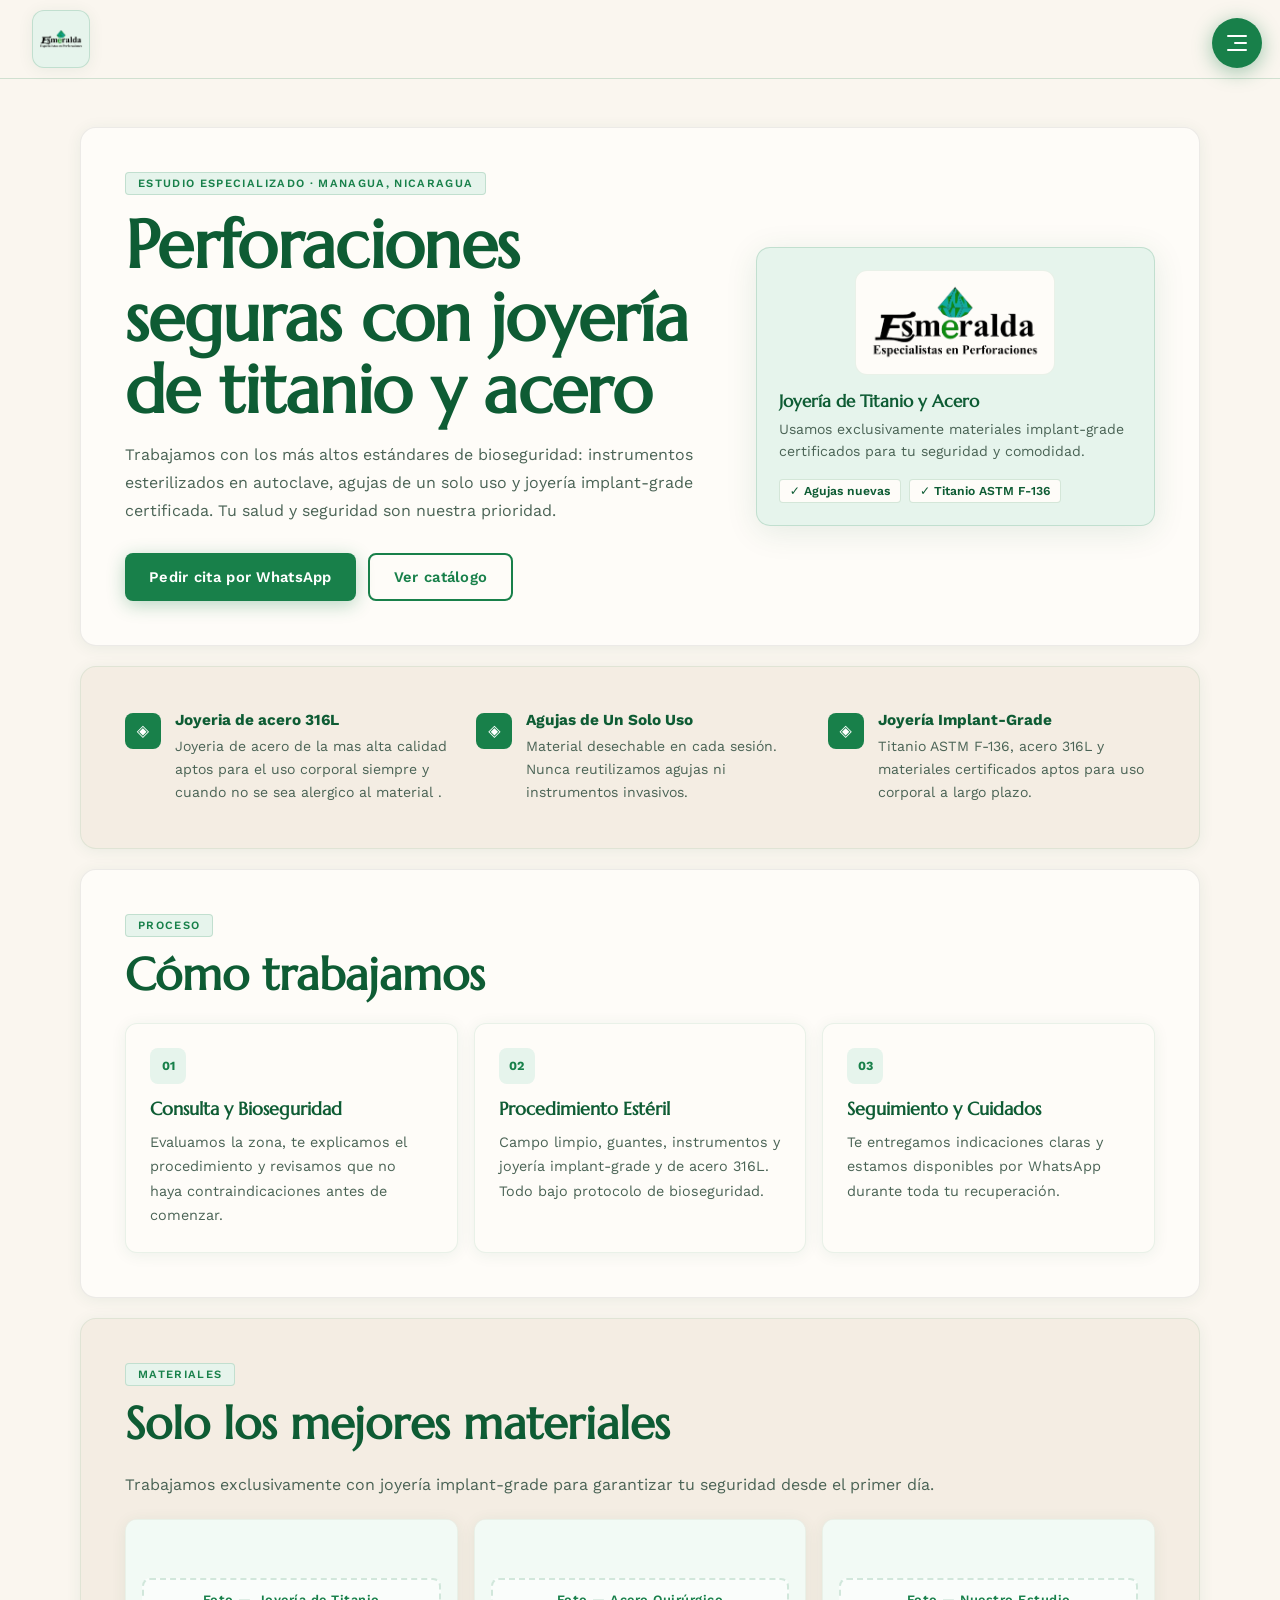
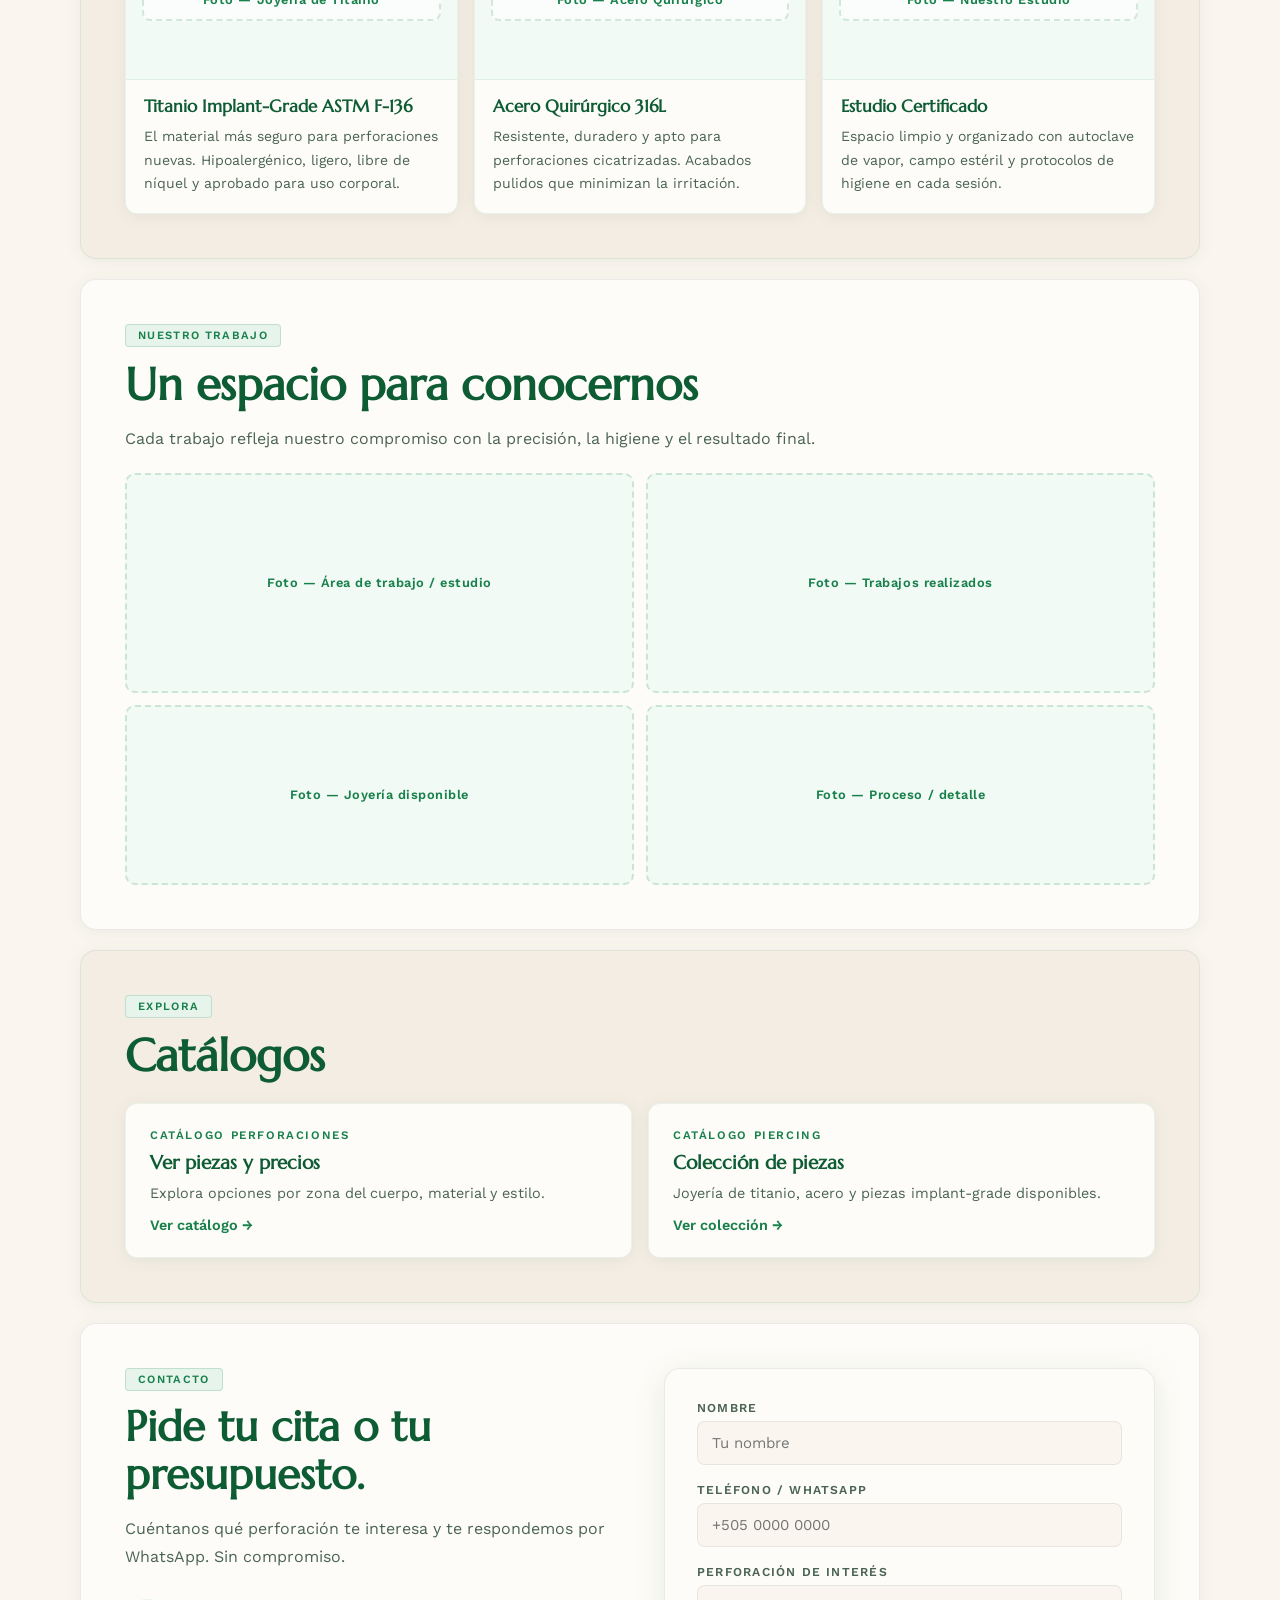
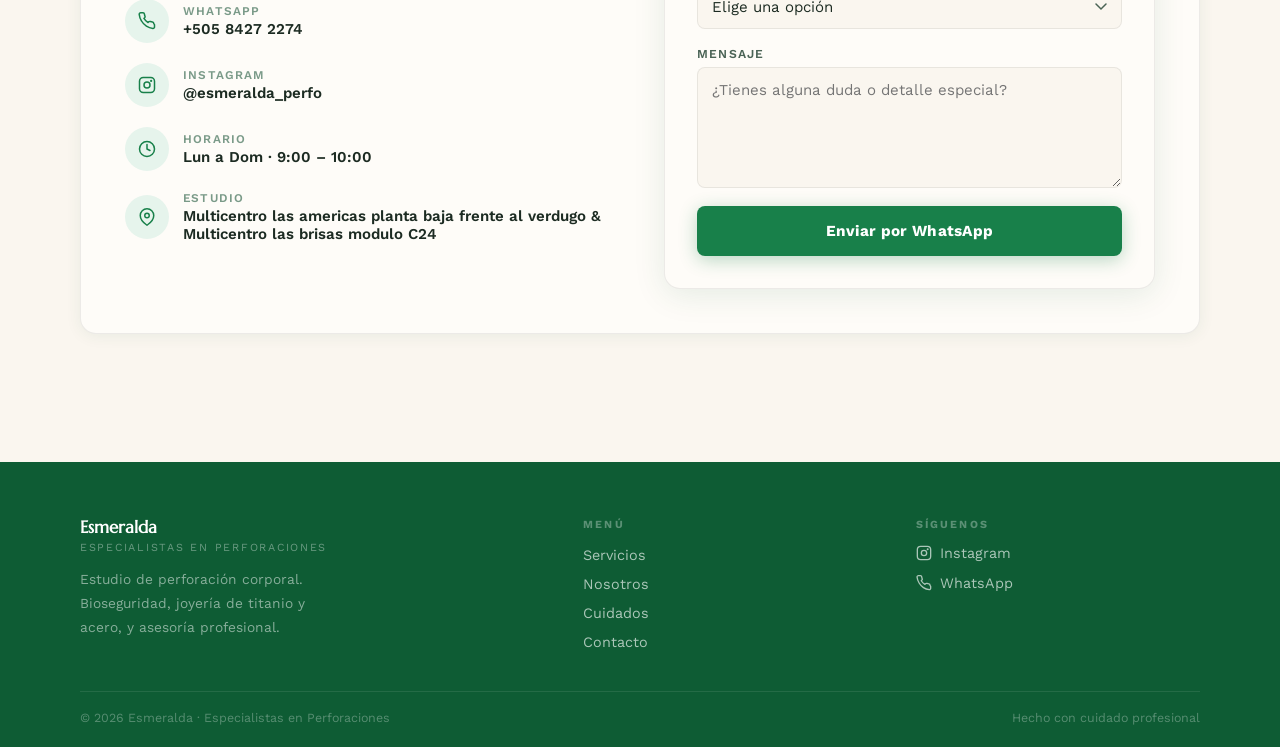
==== commit 0b2872c0: "Footer con marca, menú y redes sociales" ====
--- a/index.html
+++ b/index.html
@@ -67,9 +67,8 @@
 					<p>Usamos exclusivamente materiales implant-grade certificados para tu seguridad y comodidad.</p>
 				</div>
 				<div class="hero-badges">
-					<span class="hero-badge">✓ Autoclave</span>
 					<span class="hero-badge">✓ Agujas nuevas</span>
-					<span class="hero-badge">✓ Titanio G23</span>
+					<span class="hero-badge">✓ Titanio ASTM F-136</span>
 				</div>
 			</div>
 		</section>
@@ -80,8 +79,8 @@
 				<div class="trust-item">
 					<div class="trust-icon">◈</div>
 					<div class="trust-text">
-						<strong>Esterilización en Autoclave</strong>
-						<p>Todos los instrumentos son esterilizados antes de cada procedimiento sin excepción.</p>
+						<strong>Joyeria de acero 316L</strong>
+						<p>Joyeria de acero de la mas alta calidad aptos para el uso corporal siempre y cuando no se sea alergico al material .</p>
 					</div>
 				</div>
 				<div class="trust-item">
@@ -95,7 +94,7 @@
 					<div class="trust-icon">◈</div>
 					<div class="trust-text">
 						<strong>Joyería Implant-Grade</strong>
-						<p>Titanio G23, acero 316L y materiales certificados aptos para uso corporal a largo plazo.</p>
+						<p>Titanio ASTM F-136, acero 316L y materiales certificados aptos para uso corporal a largo plazo.</p>
 					</div>
 				</div>
 			</div>
@@ -116,7 +115,7 @@
 				<article>
 					<div class="work-icon">02</div>
 					<h3>Procedimiento Estéril</h3>
-					<p>Campo limpio, guantes, instrumentos autoclavados y joyería implant-grade. Todo bajo protocolo de bioseguridad.</p>
+					<p>Campo limpio, guantes, instrumentos y joyería implant-grade y de acero 316L. Todo bajo protocolo de bioseguridad.</p>
 				</article>
 				<article>
 					<div class="work-icon">03</div>
@@ -138,7 +137,7 @@
 					<div class="photo-placeholder">
 						<span class="photo-label">Foto — Joyería de Titanio</span>
 					</div>
-					<h3>Titanio Implant-Grade G23</h3>
+					<h3>Titanio Implant-Grade ASTM F-136</h3>
 					<p>El material más seguro para perforaciones nuevas. Hipoalergénico, ligero, libre de níquel y aprobado para uso corporal.</p>
 				</article>
 				<article class="material-card">
@@ -235,7 +234,7 @@
 							</div>
 							<div class="contact-item-text">
 								<span>Instagram</span>
-								<strong>@esmeralda.piercing</strong>
+								<strong>@esmeralda_perfo</strong>
 							</div>
 						</li>
 						<li class="contact-item">
@@ -247,7 +246,7 @@
 							</div>
 							<div class="contact-item-text">
 								<span>Horario</span>
-								<strong>Lun a Sáb · 11:00 – 20:00</strong>
+								<strong>Lun a Dom · 9:00 – 10:00</strong>
 							</div>
 						</li>
 						<li class="contact-item">
@@ -259,7 +258,7 @@
 							</div>
 							<div class="contact-item-text">
 								<span>Estudio</span>
-								<strong>Calle de ejemplo 123, tu ciudad</strong>
+								<strong>Multicentro las americas planta baja frente al verdugo & Multicentro las brisas modulo C24</strong>
 							</div>
 						</li>
 					</ul>
@@ -302,6 +301,64 @@
 		</section>
 	</main>
 
+	<footer class="site-footer">
+		<div class="footer-inner">
+
+			<!-- Marca -->
+			<div class="footer-brand">
+				<div class="footer-brand-head">
+					<div>
+						<strong>Esmeralda</strong>
+						<span>Especialistas en Perforaciones</span>
+					</div>
+				</div>
+				<p>Estudio de perforación corporal. Bioseguridad, joyería de titanio y acero, y asesoría profesional.</p>
+			</div>
+
+			<!-- Menú -->
+			<nav class="footer-col" aria-label="Menú del pie de página">
+				<p class="footer-col-title">Menú</p>
+				<ul>
+					<li><a href="Catalogo.html">Servicios</a></li>
+					<li><a href="#trabajo">Nosotros</a></li>
+					<li><a href="Indicaciones.html">Cuidados</a></li>
+					<li><a href="#contacto">Contacto</a></li>
+				</ul>
+			</nav>
+
+			<!-- Redes -->
+			<div class="footer-col">
+				<p class="footer-col-title">Síguenos</p>
+				<ul>
+					<li>
+						<a href="https://www.instagram.com/esmeralda_perfo" target="_blank" rel="noopener noreferrer">
+							<svg width="16" height="16" viewBox="0 0 24 24" fill="none" stroke="currentColor" stroke-width="2" stroke-linecap="round" stroke-linejoin="round" aria-hidden="true">
+								<rect x="2" y="2" width="20" height="20" rx="5"/>
+								<circle cx="12" cy="12" r="4"/>
+								<circle cx="17.5" cy="6.5" r="1.5" fill="currentColor" stroke="none"/>
+							</svg>
+							Instagram
+						</a>
+					</li>
+					<li>
+						<a href="https://wa.me/50584272274" target="_blank" rel="noopener noreferrer">
+							<svg width="16" height="16" viewBox="0 0 24 24" fill="none" stroke="currentColor" stroke-width="2" stroke-linecap="round" stroke-linejoin="round" aria-hidden="true">
+								<path d="M22 16.92v3a2 2 0 0 1-2.18 2 19.79 19.79 0 0 1-8.63-3.07A19.5 19.5 0 0 1 4.69 12 19.79 19.79 0 0 1 1.61 3.23 2 2 0 0 1 3.6 1h3a2 2 0 0 1 2 1.72c.127.96.361 1.903.7 2.81a2 2 0 0 1-.45 2.11L7.91 8.6a16 16 0 0 0 5.48 5.48l.96-.96a2 2 0 0 1 2.11-.45c.907.339 1.85.573 2.81.7A2 2 0 0 1 21 15.5z"/>
+							</svg>
+							WhatsApp
+						</a>
+					</li>
+				</ul>
+			</div>
+
+		</div>
+
+		<div class="footer-bottom">
+			<p>© 2026 Esmeralda · Especialistas en Perforaciones</p>
+			<p>Hecho con cuidado profesional</p>
+		</div>
+	</footer>
+
 	<script src="js/navigation.js" defer></script>
 	<script src="js/theme-scroll.js" defer></script>
 	<script src="js/Index.js" defer></script>
--- a/css/base.css
+++ b/css/base.css
@@ -439,6 +439,147 @@
   }
 }
 
+/* ── Footer ─────────────────────────────────────────── */
+
+.site-footer {
+  background: var(--green-deep);
+  color: rgba(255, 255, 255, 0.72);
+  font-family: var(--font-sans);
+  margin-top: 48px;
+}
+
+.footer-inner {
+  width: min(1120px, calc(100% - 32px));
+  margin: 0 auto;
+  padding: 56px 0 40px;
+  display: grid;
+  grid-template-columns: 1.6fr 1fr 1fr;
+  gap: 48px;
+}
+
+.footer-brand-head {
+  display: flex;
+  align-items: center;
+  gap: 12px;
+  margin-bottom: 14px;
+}
+
+.footer-brand-head img {
+  width: 44px;
+  height: 44px;
+  object-fit: contain;
+  border-radius: 10px;
+  background: rgba(255, 255, 255, 0.10);
+  padding: 6px;
+  flex-shrink: 0;
+}
+
+.footer-brand-head strong {
+  display: block;
+  color: #FFFFFF;
+  font-family: var(--font-serif);
+  font-size: 1.05rem;
+  line-height: 1.2;
+}
+
+.footer-brand-head span {
+  display: block;
+  font-size: 0.68rem;
+  letter-spacing: 0.16em;
+  text-transform: uppercase;
+  color: rgba(255, 255, 255, 0.38);
+  margin-top: 3px;
+}
+
+.footer-brand > p {
+  font-size: 0.86rem;
+  line-height: 1.72;
+  color: rgba(255, 255, 255, 0.50);
+  margin: 0;
+  max-width: 30ch;
+}
+
+.footer-col-title {
+  margin: 0 0 14px;
+  font-size: 0.68rem;
+  letter-spacing: 0.20em;
+  text-transform: uppercase;
+  font-weight: 700;
+  color: rgba(255, 255, 255, 0.32);
+}
+
+.footer-col ul {
+  list-style: none;
+  padding: 0;
+  margin: 0;
+  display: flex;
+  flex-direction: column;
+  gap: 10px;
+}
+
+.footer-col a {
+  display: inline-flex;
+  align-items: center;
+  gap: 8px;
+  color: rgba(255, 255, 255, 0.65);
+  font-size: 0.90rem;
+  transition: color 160ms ease;
+}
+
+.footer-col a:hover,
+.footer-col a:focus-visible {
+  color: #FFFFFF;
+  outline: none;
+}
+
+.footer-bottom {
+  width: min(1120px, calc(100% - 32px));
+  margin: 0 auto;
+  padding: 18px 0 22px;
+  border-top: 1px solid rgba(255, 255, 255, 0.09);
+  display: flex;
+  justify-content: space-between;
+  align-items: center;
+  flex-wrap: wrap;
+  gap: 6px;
+}
+
+.footer-bottom p {
+  margin: 0;
+  font-size: 0.78rem;
+  color: rgba(255, 255, 255, 0.30);
+}
+
+@media (max-width: 760px) {
+  .footer-inner {
+    grid-template-columns: 1fr 1fr;
+    gap: 32px;
+    padding: 40px 0 28px;
+  }
+
+  .footer-brand {
+    grid-column: 1 / -1;
+  }
+
+  .footer-brand > p {
+    max-width: 100%;
+  }
+
+  .footer-bottom {
+    flex-direction: column;
+    align-items: flex-start;
+    gap: 4px;
+  }
+}
+
+@media (max-width: 480px) {
+  .footer-inner {
+    grid-template-columns: 1fr;
+  }
+}
+
+/* ─────────────────────────────────────────────────────── */
+
 @media (prefers-reduced-motion: reduce) {
   *,
   *::before,
